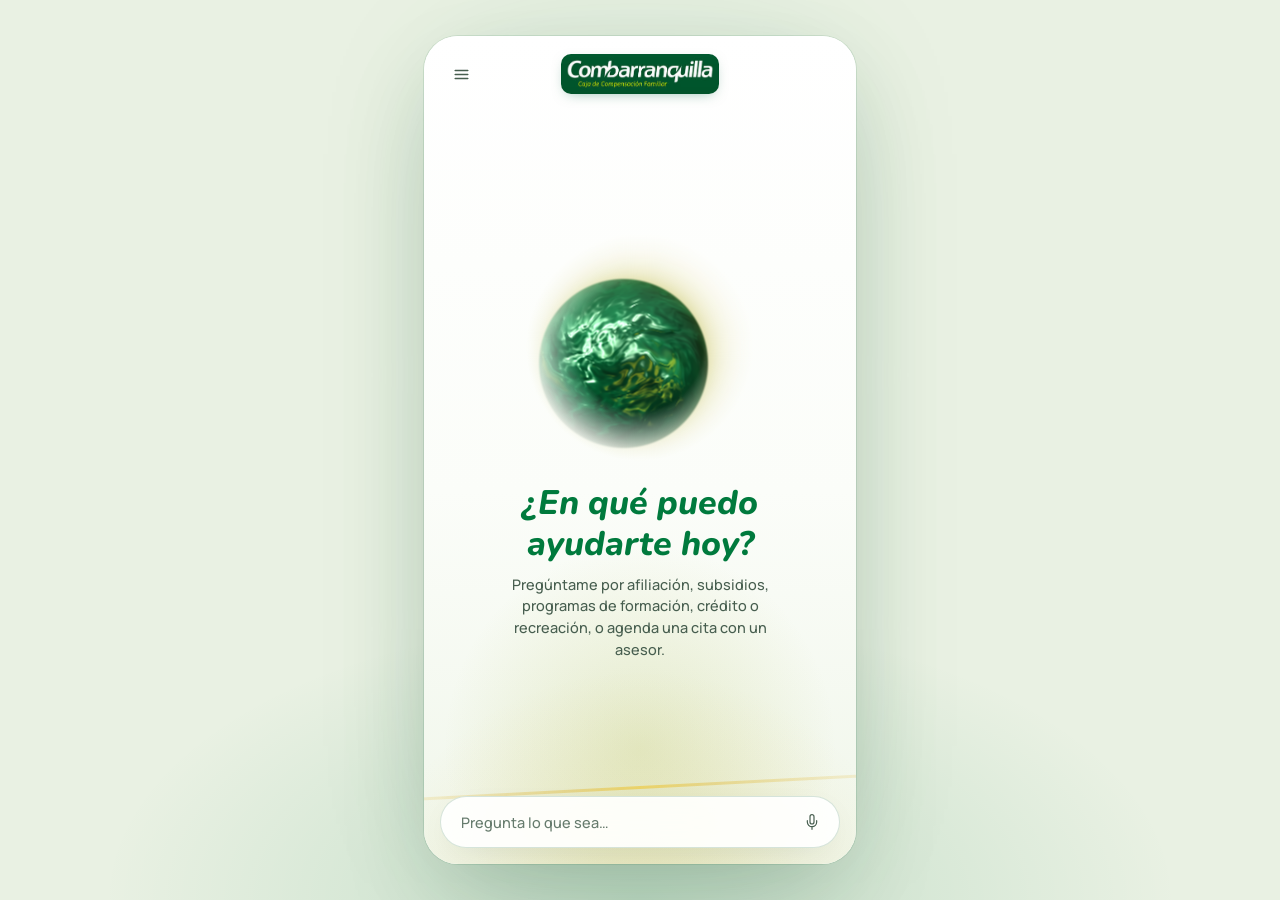
==== index.html @ a1e9dd99 "Asistente Combarranquilla: chat con RAG sobre la guía, agendamiento y correo de confirmación" ====
<!doctype html>
<html lang="es">
<head>
<meta charset="UTF-8" />
<title>Asistente Combarranquilla</title>
<meta name="viewport" content="width=device-width, initial-scale=1, viewport-fit=cover" />
<meta name="theme-color" content="#ffffff" />
<meta name="color-scheme" content="light" />
<link rel="manifest" href="/manifest.json" />
<link rel="icon" href="/icons/icon-32.png" sizes="32x32" type="image/png" />
<link rel="icon" href="/icons/icon-192.png" sizes="192x192" type="image/png" />
<link rel="apple-touch-icon" href="/icons/apple-touch-icon.png" />
<meta name="apple-mobile-web-app-capable" content="yes" />
<meta name="mobile-web-app-capable" content="yes" />
<meta name="apple-mobile-web-app-status-bar-style" content="default" />
<meta name="apple-mobile-web-app-title" content="Asistente Combarranquilla" />
<link rel="preconnect" href="https://fonts.googleapis.com">
<link rel="preconnect" href="https://fonts.gstatic.com" crossorigin>
<link href="https://fonts.googleapis.com/css2?family=Nunito:ital,wght@0,400..900;1,400..900&family=Manrope:wght@400;500;600;700;800&display=swap" rel="stylesheet">
<style>
  /* ============ Tokens ============ */
  :root{
    --bg:                #ffffff;
    --bg-well:            #e9f1e3;
    --surface:            #f3f8ef;
    --surface-2:          #e8f1e1;
    --stroke:             rgba(0,90,45,.11);
    --stroke-strong:      rgba(0,90,45,.22);
    --text-primary:       #12301d;
    --text-secondary:     #475e4f;
    --text-tertiary:      #667b6d;
    --accent:             #007a3d;
    --accent-bright:      #15934a;
    --accent-deep:        #005a2c;
    --accent-core:        #d6ecb0;
    --shadow-ambient:     rgba(0,122,61,.22);
    --sun: #e0ab0e;
    --leaf: #a0ac28;
    --font-display:       'Nunito', 'Manrope', -apple-system, 'Segoe UI', sans-serif;
    --font-sans:          'Manrope', -apple-system, 'Segoe UI', sans-serif;
  }

  *{ box-sizing:border-box; margin:0; padding:0; }
  html,body{ height:100%; overflow:hidden; overscroll-behavior:none; }
  body{
    background: var(--bg-well);
    color: var(--text-primary);
    font-family: var(--font-sans);
    -webkit-font-smoothing: antialiased;
  }
  ::selection{ background: var(--accent); color:#fff; }
  button{ font-family:inherit; }

  /* ============ Stage — pinned to the visual viewport (fixed+inset beats
     vh/dvh on mobile Chrome/Safari, whose dynamic toolbar resizes the layout
     viewport and can otherwise leave the page scrollable behind the app) ============ */
  .stage{
    position:fixed; inset:0;
    display:flex;
    align-items:center;
    justify-content:center;
    background:
      radial-gradient(60% 45% at 50% 100%, rgba(0,122,61,.16), transparent 70%),
      var(--bg-well);
  }

  .app{
    position:relative;
    width:100%;
    max-width:432px;
    height:100%;
    max-height:940px;
    display:flex;
    flex-direction:column;
    overflow:hidden;
    background: var(--bg);
    isolation:isolate;
  }
  @media (min-width:680px){
    .app{
      height:min(92dvh, 940px);
      border-radius:34px;
      box-shadow:
        0 0 0 1px var(--stroke),
        0 40px 100px -20px rgba(18,48,29,.22),
        0 0 140px -40px var(--shadow-ambient);
    }
  }

  /* ambient backdrop: white -> soft leaf-green/sun bloom -> yellow swoosh (echoes the logo underline) */
  .ambient{
    position:absolute; inset:0; z-index:0; pointer-events:none;
    background:
      radial-gradient(70% 38% at 50% 86%, rgba(160,172,40,.20), transparent 65%),
      radial-gradient(90% 42% at 50% 106%, rgba(224,171,14,.16), transparent 70%),
      linear-gradient(180deg, #ffffff 0%, #fbfdf9 55%, #f0f6ea 100%);
  }
  .ambient::after{
    content:"";
    position:absolute; left:-10%; right:-10%; bottom:9%;
    height:2px;
    background:linear-gradient(90deg, transparent, rgba(224,171,14,.55) 40%, rgba(240,196,40,.95) 50%, rgba(224,171,14,.55) 60%, transparent);
    height:3px;
    filter:blur(.4px);
    opacity:.6;
    transform:rotate(-3deg) scaleX(1.3);
  }
  .ambient .grain{
    position:absolute; inset:0;
    background-image:radial-gradient(rgba(0,90,45,.5) .6px, transparent .6px);
    background-size:14px 14px;
    -webkit-mask-image:radial-gradient(55% 35% at 18% 96%, #000 0%, transparent 70%);
            mask-image:radial-gradient(55% 35% at 18% 96%, #000 0%, transparent 70%);
    opacity:.12;
  }

  /* ============ Header ============ */
  .topbar{
    position:relative; z-index:3;
    display:flex; align-items:center; justify-content:space-between;
    padding: max(18px, env(safe-area-inset-top)) 18px 8px;
  }
  .iconbtn{
    width:38px; height:38px; border-radius:12px;
    display:flex; align-items:center; justify-content:center;
    background:transparent; border:1px solid transparent;
    color:var(--text-secondary);
    cursor:pointer;
    transition:background .18s ease, border-color .18s ease, color .18s ease;
  }
  .iconbtn:hover{ background:var(--surface); border-color:var(--stroke); color:var(--text-primary); }
  .iconbtn:active{ transform:scale(.94); }
  .iconbtn svg{ width:19px; height:19px; }

  .brand{ display:flex; align-items:center; }
  .brand img{ height:40px; width:auto; display:block; border-radius:10px; box-shadow:0 4px 14px -6px rgba(0,103,68,.5); }

  .topbar-spacer{ width:38px; height:38px; flex-shrink:0; }

  /* ============ Drawer ============ */
  .scrim{
    position:absolute; inset:0; z-index:10;
    background:rgba(18,48,29,.28);
    backdrop-filter:blur(2px);
    opacity:0; pointer-events:none;
    transition:opacity .25s ease;
  }
  .app.drawer-open .scrim{ opacity:1; pointer-events:auto; }

  .drawer{
    position:absolute; top:0; bottom:0; left:0; z-index:11;
    width:78%; max-width:300px;
    background:linear-gradient(175deg, #ffffff, #f1f7ec);
    border-right:1px solid var(--stroke);
    transform:translateX(-100%);
    transition:transform .32s cubic-bezier(.32,.72,.24,1);
    padding:max(20px, env(safe-area-inset-top)) 16px 16px;
    display:flex; flex-direction:column; gap:4px;
  }
  .app.drawer-open .drawer{ transform:translateX(0); }

  .drawer h2{
    display:flex; align-items:center; gap:10px;
    font-family:var(--font-display); font-weight:800; font-style:italic;
    font-size:19px; color:var(--accent);
    padding:6px 10px 16px;
  }
  .drawer-mark{ height:28px; width:auto; border-radius:7px; }
  .drawer-item{
    display:flex; align-items:center; gap:12px;
    padding:11px 10px; border-radius:11px;
    color:var(--text-secondary); font-size:14px; font-weight:600;
    text-decoration:none;
    cursor:pointer; transition:background .15s ease, color .15s ease;
  }
  .drawer-item:hover{ background:var(--surface); color:var(--text-primary); }
  .drawer-item svg{ width:17px; height:17px; opacity:.8; flex-shrink:0; }
  .drawer-sep{ height:1px; background:var(--stroke); margin:10px 4px; }
  .drawer-foot{ margin-top:auto; padding:10px; font-size:11.5px; color:var(--text-tertiary); }

  /* ============ Hero (idle state) ============ */
  .hero{
    position:relative; z-index:2;
    flex:1;
    display:flex; flex-direction:column; align-items:center; justify-content:center;
    gap:26px;
    padding:10px 30px 0;
    transition:opacity .38s ease, transform .38s ease;
  }
  .app.chatting .hero{
    display:none;
  }

  /* orb-wrap keeps the original footprint so the hero's layout/spacing never
     moves; the canvas itself renders larger (via inset) than that footprint
     and overflows it, so the shader's glow has room to fade out. A radial
     mask fades the canvas's own alpha to fully transparent well inside that
     larger box — this (not mix-blend-mode, which had a small but consistent
     color mismatch at the canvas edge in Chrome) is what makes the edge
     disappear: at true alpha 0 there is nothing to blend, so no seam is
     possible regardless of exact shader colors. */
  .orb-wrap{
    position:relative;
    width:min(52vw, 220px); height:min(52vw, 220px);
  }
  canvas#orb{
    position:absolute; top:50%; left:50%;
    width:115%; height:115%;
    transform:translate(-50%,-50%);
    display:block;
    -webkit-mask-image: radial-gradient(circle closest-side, #000 50%, transparent 90%);
    mask-image: radial-gradient(circle closest-side, #000 50%, transparent 90%);
  }

  .greet{ text-align:center; display:flex; flex-direction:column; gap:10px; }
  .greet .hi{
    font-family:var(--font-sans); font-weight:700; font-size:13px;
    letter-spacing:.14em; text-transform:uppercase; color:var(--accent-bright);
    opacity:.85;
  }
  .greet h1{
    font-family:var(--font-display); font-weight:800; font-style:italic;
    font-size:clamp(26px, 6.6vw, 34px); line-height:1.18;
    color:var(--accent);
    text-wrap:balance;
  }
  .greet p{
    font-size:14.5px; color:var(--text-secondary); font-weight:500;
    max-width:280px; margin:0 auto; line-height:1.5;
  }

  .chips{
    display:flex; flex-wrap:wrap; justify-content:center; gap:8px;
    max-width:340px;
  }
  .chip{
    border:1px solid var(--stroke-strong);
    background:rgba(0,90,45,.02);
    color:var(--text-secondary);
    font-size:12.5px; font-weight:600;
    padding:9px 14px; border-radius:100px;
    cursor:pointer;
    transition:border-color .18s ease, color .18s ease, background .18s ease, transform .12s ease;
  }
  .chip:hover{ border-color:var(--accent); color:var(--text-primary); background:rgba(0,122,61,.09); }
  .chip:active{ transform:scale(.96); }

  /* ============ Thread (chat state) ============ */
  .thread{
    position:relative; z-index:2;
    flex:1; min-height:0;
    display:none;
    flex-direction:column;
    overflow-y:auto;
    -webkit-overflow-scrolling:touch;
    overscroll-behavior:contain;
    padding:6px 18px 14px;
    gap:16px;
    scrollbar-width:thin;
    scrollbar-color:rgba(21,147,74,.35) transparent;
  }
  .thread::-webkit-scrollbar{ width:5px; }
  .thread::-webkit-scrollbar-track{ background:transparent; }
  .thread::-webkit-scrollbar-thumb{ background:rgba(21,147,74,.35); border-radius:100px; }
  .thread::-webkit-scrollbar-thumb:hover{ background:rgba(21,147,74,.55); }
  .app.chatting .thread{ display:flex; }

  .msg{
    display:flex; gap:10px; max-width:86%;
    animation:msg-in .38s cubic-bezier(.22,.9,.32,1) both;
  }
  @keyframes msg-in{
    from{ opacity:0; transform:translateY(10px); }
    to{ opacity:1; transform:translateY(0); }
  }
  .msg.user{ align-self:flex-end; flex-direction:row-reverse; }
  .msg.bot{ align-self:flex-start; }

  .bubble{
    padding:12px 15px; border-radius:18px;
    font-size:14.5px; line-height:1.5; font-weight:500;
    white-space:pre-line;
  }
  .msg.user .bubble{
    background:linear-gradient(155deg, var(--accent), #005a2c);
    color:#fff;
    border-bottom-right-radius:6px;
    box-shadow:0 6px 18px -8px rgba(0,122,61,.6);
  }
  .msg.bot .bubble{
    background:var(--surface);
    border:1px solid var(--stroke);
    color:var(--text-primary);
    border-bottom-left-radius:6px;
  }
  .bubble-sources{
    margin:-8px 0 0 38px;
    font-size:12px; color:var(--text-secondary);
    display:flex; flex-wrap:wrap; gap:6px;
  }
  .bubble-sources span{
    background:var(--surface); border:1px solid var(--stroke);
    border-radius:999px; padding:3px 10px;
  }

  .bot-avatar{
    width:28px; height:28px; border-radius:50%; flex-shrink:0;
    background:radial-gradient(circle at 35% 30%, #b9d65a, var(--accent) 45%, var(--accent-deep) 100%);
    box-shadow:0 0 12px -2px rgba(0,122,61,.8);
    margin-top:2px;
  }
  .bot-avatar.thinking{ animation:think-pulse 1.1s ease-in-out infinite; }
  @keyframes think-pulse{
    0%,100%{ transform:scale(1); filter:brightness(1); }
    50%{ transform:scale(1.15); filter:brightness(1.35); }
  }

  .typing{ display:flex; gap:4px; align-items:center; padding:14px 15px; }
  .typing i{
    width:6px; height:6px; border-radius:50%; background:var(--text-tertiary);
    animation:typing-bounce 1.2s ease-in-out infinite;
  }
  .typing i:nth-child(2){ animation-delay:.15s; }
  .typing i:nth-child(3){ animation-delay:.3s; }
  @keyframes typing-bounce{
    0%,60%,100%{ transform:translateY(0); opacity:.5; }
    30%{ transform:translateY(-4px); opacity:1; }
  }

  /* ============ Composer ============ */
  .composer{
    position:relative; z-index:3;
    padding:10px 16px max(16px, env(safe-area-inset-bottom));
    flex-shrink:0;
  }
  .composer-bar{
    display:flex; align-items:center; gap:6px;
    background:rgba(255,255,255,.92);
    -webkit-backdrop-filter:blur(24px) saturate(180%);
    backdrop-filter:blur(24px) saturate(180%);
    border:1px solid rgba(0,90,45,.16);
    border-radius:100px;
    padding:6px 6px 6px 20px;
    box-shadow:0 10px 34px -14px rgba(18,48,29,.15), inset 0 1px 0 rgba(255,255,255,.08);
    transition:border-color .2s ease, box-shadow .2s ease, background .2s ease;
  }
  .composer-bar:focus-within{
    border-color:var(--accent);
    background:#fff;
    box-shadow:0 0 0 4px rgba(0,122,61,.14), inset 0 1px 0 rgba(255,255,255,.1);
  }
  .composer-bar input{
    flex:1; background:none; border:none; outline:none;
    color:var(--text-primary); font-size:14.5px; font-weight:500;
    font-family:var(--font-sans);
    min-width:0;
  }
  .composer-bar input::placeholder{ color:var(--text-tertiary); }

  .round-btn{
    width:38px; height:38px; border-radius:50%; flex-shrink:0;
    display:flex; align-items:center; justify-content:center;
    border:none; cursor:pointer;
    transition:transform .15s ease, background .18s ease, opacity .18s ease;
  }
  .round-btn:active{ transform:scale(.92); }
  .mic-btn{ background:transparent; color:var(--text-secondary); }
  .mic-btn:hover{ color:var(--text-primary); }
  .send-btn{
    background:linear-gradient(155deg, var(--accent-bright), var(--accent));
    color:#fff;
    box-shadow:0 4px 14px -4px rgba(0,122,61,.7);
    opacity:0; pointer-events:none; width:0; margin-right:-4px;
  }
  .composer-bar.has-text .send-btn{ opacity:1; pointer-events:auto; width:38px; margin-right:0; }
  .composer-bar.has-text .mic-btn{ display:none; }
  .send-btn svg, .mic-btn svg{ width:16px; height:16px; }

  .disclaimer{
    text-align:center; font-size:10.5px; color:var(--text-tertiary);
    margin-top:9px; letter-spacing:.01em;
  }

  /* ============ In-chat action cards (scheduling, handoff, links) ============ */
  .bubble.card{
    display:flex; flex-wrap:wrap; gap:8px;
    background:var(--surface); border:1px solid var(--stroke);
  }
  .card-chip{
    border:1px solid var(--stroke-strong);
    background:rgba(0,90,45,.02);
    color:var(--text-secondary);
    font-size:12.5px; font-weight:600;
    padding:8px 13px; border-radius:100px;
    cursor:pointer;
    transition:border-color .18s ease, color .18s ease, background .18s ease, transform .12s ease, opacity .18s ease;
  }
  .card-chip:hover:not(:disabled){ border-color:var(--accent); color:var(--text-primary); background:rgba(0,122,61,.09); }
  .card-chip.is-suggested{ border-color:rgba(21,147,74,.5); color:var(--text-primary); }
  .card-chip.is-picked{ background:linear-gradient(155deg, var(--accent-bright), var(--accent)); border-color:transparent; color:#fff; }
  .card-chip:disabled{ pointer-events:none; }
  .card-chip.is-disabled{ opacity:.35; }

  .linkcard-wrap{ padding:8px !important; }
  .linkcard{
    display:inline-flex; align-items:center; gap:8px;
    padding:11px 15px; border-radius:14px;
    background:linear-gradient(155deg, rgba(21,147,74,.16), rgba(0,122,61,.05));
    border:1px solid rgba(21,147,74,.32);
    color:var(--text-primary); text-decoration:none;
    font-size:13.5px; font-weight:700;
    transition:border-color .18s ease, background .18s ease, transform .12s ease;
  }
  .linkcard:hover{ border-color:var(--accent); background:linear-gradient(155deg, rgba(21,147,74,.24), rgba(0,122,61,.1)); }
  .linkcard:active{ transform:scale(.97); }
  .linkcard svg{ width:15px; height:15px; flex-shrink:0; }

  .drawer-item{ position:relative; }
  .drawer-item .tag{
    margin-left:auto; font-size:9.5px; font-weight:800; letter-spacing:.06em; text-transform:uppercase;
    color:var(--accent-bright); background:rgba(0,122,61,.16); border:1px solid rgba(21,147,74,.32);
    padding:2px 7px; border-radius:100px;
  }

  @media (prefers-reduced-motion: reduce){
    *{ animation-duration:.001ms !important; animation-iteration-count:1 !important; transition-duration:.001ms !important; }
  }
</style>
</head>
<body>

<div class="stage">
  <div class="app" id="app">
    <div class="ambient"><div class="grain"></div></div>

    <div class="scrim" id="scrim"></div>
    <nav class="drawer" id="drawer">
      <h2><img class="drawer-mark" src="icons/combarranquilla-mark.png" alt="" />Asistente Combarranquilla</h2>
      <div class="drawer-item" data-action="new">
        <svg viewBox="0 0 24 24" fill="none" stroke="currentColor" stroke-width="1.8" stroke-linecap="round"><path d="M12 5v14M5 12h14"/></svg>
        Nueva conversación
      </div>
      <a class="drawer-item" href="screens/programas/index.html">
        <svg viewBox="0 0 24 24" fill="none" stroke="currentColor" stroke-width="1.8" stroke-linecap="round" stroke-linejoin="round"><path d="M4 19.5A2.5 2.5 0 0 1 6.5 17H20"/><path d="M6.5 2H20v20H6.5A2.5 2.5 0 0 1 4 19.5v-15A2.5 2.5 0 0 1 6.5 2Z"/></svg>
        Programas de formación
      </a>
      <a class="drawer-item" href="screens/citas/index.html">
        <svg viewBox="0 0 24 24" fill="none" stroke="currentColor" stroke-width="1.8" stroke-linecap="round" stroke-linejoin="round"><rect x="3" y="4" width="18" height="16" rx="2"/><path d="M8 2v4M16 2v4M3 10h18"/><path d="M8.5 15.5l1.8 1.8L15.5 13.5"/></svg>
        Mis citas
      </a>
      <a class="drawer-item" href="screens/proceso/index.html">
        <svg viewBox="0 0 24 24" fill="none" stroke="currentColor" stroke-width="1.8" stroke-linecap="round" stroke-linejoin="round"><path d="M4 20V11M12 20V4M20 20v-7"/></svg>
        Mi proceso
      </a>
      <div class="drawer-sep"></div>
      <div class="drawer-item">
        <svg viewBox="0 0 24 24" fill="none" stroke="currentColor" stroke-width="1.8" stroke-linecap="round" stroke-linejoin="round"><circle cx="12" cy="12" r="3"/><path d="M19.4 15a1.65 1.65 0 0 0 .33 1.82l.06.06a2 2 0 1 1-2.83 2.83l-.06-.06a1.65 1.65 0 0 0-1.82-.33 1.65 1.65 0 0 0-1 1.51V21a2 2 0 0 1-4 0v-.09A1.65 1.65 0 0 0 9 19.4a1.65 1.65 0 0 0-1.82.33l-.06.06a2 2 0 1 1-2.83-2.83l.06-.06A1.65 1.65 0 0 0 4.6 15a1.65 1.65 0 0 0-1.51-1H3a2 2 0 0 1 0-4h.09A1.65 1.65 0 0 0 4.6 9a1.65 1.65 0 0 0-.33-1.82l-.06-.06a2 2 0 1 1 2.83-2.83l.06.06A1.65 1.65 0 0 0 9 4.6a1.65 1.65 0 0 0 1-1.51V3a2 2 0 0 1 4 0v.09a1.65 1.65 0 0 0 1 1.51 1.65 1.65 0 0 0 1.82-.33l.06-.06a2 2 0 1 1 2.83 2.83l-.06.06A1.65 1.65 0 0 0 19.4 9a1.65 1.65 0 0 0 1.51 1H21a2 2 0 0 1 0 4h-.09a1.65 1.65 0 0 0-1.51 1Z"/></svg>
        Ajustes
      </div>
      <a class="drawer-item" href="screens/asesor/index.html">
        <svg viewBox="0 0 24 24" fill="none" stroke="currentColor" stroke-width="1.8" stroke-linecap="round" stroke-linejoin="round"><path d="M4 14v-2a8 8 0 0 1 16 0v2"/><rect x="2.5" y="14" width="4" height="6" rx="1.5"/><rect x="17.5" y="14" width="4" height="6" rx="1.5"/><path d="M19.5 20a4 4 0 0 1-4 4h-2"/></svg>
        Vista del asesor <span class="tag">Demo</span>
      </a>
      <div class="drawer-foot">Combarranquilla &middot; Agente de Admisiones</div>
    </nav>

    <header class="topbar">
      <button class="iconbtn" id="menuBtn" aria-label="Abrir menú">
        <svg viewBox="0 0 24 24" fill="none" stroke="currentColor" stroke-width="1.8" stroke-linecap="round"><path d="M4 7h16M4 12h16M4 17h16"/></svg>
      </button>
      <div class="brand"><img src="icons/combarranquilla-logo.png" alt="Combarranquilla" /></div>
      <div class="topbar-spacer" aria-hidden="true"></div>
    </header>

    <main class="hero" id="hero">
      <div class="orb-wrap">
        <canvas id="orb"></canvas>
      </div>
      <div class="greet">
        <h1>¿En qué puedo<br>ayudarte hoy?</h1>
        <p>Pregúntame por afiliación, subsidios, programas de formación, crédito o recreación, o agenda una cita con un asesor.</p>
      </div>
    </main>

    <section class="thread" id="thread"></section>

    <footer class="composer">
      <div class="composer-bar" id="composerBar">
        <input id="input" type="text" placeholder="Pregunta lo que sea…" autocomplete="off" />
        <button class="round-btn mic-btn" aria-label="Usar micrófono">
          <svg viewBox="0 0 24 24" fill="none" stroke="currentColor" stroke-width="1.8" stroke-linecap="round" stroke-linejoin="round"><path d="M12 1a3 3 0 0 0-3 3v8a3 3 0 0 0 6 0V4a3 3 0 0 0-3-3Z"/><path d="M19 10v2a7 7 0 0 1-14 0v-2M12 19v4"/></svg>
        </button>
        <button class="round-btn send-btn" id="sendBtn" aria-label="Enviar">
          <svg viewBox="0 0 24 24" fill="none" stroke="currentColor" stroke-width="2" stroke-linecap="round" stroke-linejoin="round"><path d="M22 2 11 13"/><path d="M22 2 15 22l-4-9-9-4 20-7Z"/></svg>
        </button>
      </div>
    </footer>
  </div>
</div>

<script>
(function(){
  "use strict";

  /* ---------- Orb: WebGL liquid sphere (height-mapped fluid lighting) ---------- */
  var speed = 1; // kept: still referenced by typingThenRespond() below

  var AJUSTES_ORBE = {
    velocidad: 0.55,
    escala:    1.35,
    relieve:   0.62,
    brillo:    26.0,
    pliegue:   2.60,
    giro:      0.55
  };

  var ORBE_VERT = "attribute vec2 aPos; void main(){ gl_Position = vec4(aPos, 0.0, 1.0); }";

  var ORBE_FRAG = [
  "precision highp float;",
  "uniform vec2  uRes;",
  "uniform float uTime, uEnergia;",
  "uniform float uVel, uEscala, uRelieve, uBrillo, uPliegue, uGiro;",
  "const vec3 C_FONDO   = vec3(1.000, 1.000, 1.000);",
  "const vec3 C_NEGRO   = vec3(0.000, 0.230, 0.110);",
  "const vec3 C_SANGRE  = vec3(0.000, 0.480, 0.240);",
  "const vec3 C_VIVO    = vec3(0.630, 0.680, 0.160);",
  "const vec3 C_MAGENTA = vec3(0.880, 0.670, 0.055);",
  "const vec3 C_LUZ     = vec3(1.000, 0.980, 0.880);",
  "float hash(vec3 p){",
  "  p = fract(p * 0.3183099 + vec3(0.1, 0.2, 0.3));",
  "  p *= 17.0;",
  "  return fract(p.x * p.y * p.z * (p.x + p.y + p.z));",
  "}",
  "float ruido(vec3 x){",
  "  vec3 i = floor(x); vec3 f = fract(x);",
  "  f = f * f * (3.0 - 2.0 * f);",
  "  return mix(",
  "    mix(mix(hash(i+vec3(0.0,0.0,0.0)), hash(i+vec3(1.0,0.0,0.0)), f.x),",
  "        mix(hash(i+vec3(0.0,1.0,0.0)), hash(i+vec3(1.0,1.0,0.0)), f.x), f.y),",
  "    mix(mix(hash(i+vec3(0.0,0.0,1.0)), hash(i+vec3(1.0,0.0,1.0)), f.x),",
  "        mix(hash(i+vec3(0.0,1.0,1.0)), hash(i+vec3(1.0,1.0,1.0)), f.x), f.y), f.z);",
  "}",
  "float fbm(vec3 p){",
  "  float v = 0.0, a = 0.56;",
  "  for(int i = 0; i < 4; i++){ v += a * ruido(p); p *= 2.06; a *= 0.5; }",
  "  return v;",
  "}",
  "void main(){",
  "  vec2 uv = (gl_FragCoord.xy - 0.5 * uRes) / min(uRes.x, uRes.y);",
  "  float r = length(uv);",
  "  float t = uTime;",
  "  float e = uEnergia;",
  "  float flujo = t * uVel * (1.0 + 1.1 * e);",
  "  float respira = 1.0 + 0.017 * sin(t * 0.8) + 0.013 * e * sin(t * 2.6);",
  "  float R = 0.385 * respira;",
  "  float aa = 1.8 / min(uRes.x, uRes.y);",
  "  float mascara = smoothstep(R, R - aa - 0.004, r);",
  "  vec3 col = C_FONDO;",
  "  float halo      = exp(-max(r - R, 0.0) * 9.5);",
  "  float haloAncho = exp(-max(r - R, 0.0) * 3.0);",
  "  col = mix(col, C_VIVO,    halo      * (0.30 + 0.25 * e));",
  "  col = mix(col, C_MAGENTA, haloAncho * (0.10 + 0.12 * e));",
  "  if(mascara > 0.001){",
  "    float z = sqrt(max(1.0 - (r/R)*(r/R), 0.0));",
  "    vec3 n = vec3(uv / R, z);",
  "    float ang = flujo * uGiro + (1.0 - r/R) * 1.2;",
  "    float ca = cos(ang), sa = sin(ang);",
  "    vec2 su = mat2(ca, -sa, sa, ca) * (uv / R);",
  "    vec3 p = vec3(su, z) * uEscala - n * (1.0 - z) * 0.40;",
  "    p.y += 0.30 * sin(p.x * 1.6 + flujo * 1.8);",
  "    p.x += 0.20 * sin(p.y * 1.2 - flujo * 1.3);",
  "    vec3 q = vec3(",
  "      fbm(p + vec3(0.0, 0.0, flujo)),",
  "      fbm(p + vec3(5.2, 1.3, flujo * 0.85)),",
  "      fbm(p + vec3(9.1, 4.7, flujo * 1.15))",
  "    );",
  "    vec3 pw = p + uPliegue * q;",
  "    float eps = 0.055;",
  "    float h  = fbm(pw + vec3(0.0, 0.0, flujo * 0.55));",
  "    float hx = fbm(pw + vec3(eps, 0.0, flujo * 0.55));",
  "    float hy = fbm(pw + vec3(0.0, eps, flujo * 0.55));",
  "    float onda = sin(r * 26.0 - t * 5.0) * 0.5 + 0.5;",
  "    h += onda * 0.10 * e;",
  "    vec2 pendiente = vec2(hx - h, hy - h) / eps;",
  "    vec3 N = normalize(n + vec3(-pendiente * uRelieve * (0.35 + 0.65 * z), 0.0));",
  "    vec3 V = vec3(0.0, 0.0, 1.0);",
  "    vec3 L1 = normalize(vec3(-0.48, 0.58, 0.66));",
  "    vec3 L2 = normalize(vec3( 0.55,-0.42, 0.72));",
  "    float dif1 = max(dot(N, L1), 0.0);",
  "    float dif2 = max(dot(N, L2), 0.0);",
  "    vec3 H1 = normalize(L1 + V);",
  "    vec3 H2 = normalize(L2 + V);",
  "    float esp1 = pow(max(dot(N, H1), 0.0), uBrillo);",
  "    float esp2 = pow(max(dot(N, H2), 0.0), uBrillo * 1.6);",
  "    vec3 Rv = reflect(-V, N);",
  "    float entorno = smoothstep(-0.15, 0.95, Rv.y);",
  "    float fresnel = pow(1.0 - z, 3.0);",
  "    float hv = clamp(h, 0.0, 1.0);",
  "    vec3 cuerpo = mix(C_NEGRO, C_SANGRE, smoothstep(0.20, 0.82, hv));",
  "    cuerpo = mix(cuerpo, C_VIVO, pow(smoothstep(0.60, 1.00, hv), 2.0) * 0.50);",
  "    vec3 esfera = cuerpo * (0.20 + 0.85 * dif1 + 0.25 * dif2);",
  "    esfera += C_LUZ     * esp1 * (1.05 + 0.55 * e);",
  "    esfera += C_MAGENTA * esp2 * (0.60 + 0.40 * e);",
  "    esfera += C_LUZ     * entorno * 0.10;",
  "    esfera += C_VIVO    * fresnel * (0.38 + 0.28 * e);",
  "    float nucleo = exp(-pow(r / R, 2.0) * 3.2);",
  "    esfera += C_VIVO * nucleo * (0.05 + 0.70 * e) * (0.74 + 0.26 * sin(t * 3.1));",
  "    esfera *= mix(0.72, 1.0, smoothstep(0.0, 0.80, r / R));",
  "    col = mix(col, esfera, mascara);",
  "  }",
  "  col = pow(max(col, 0.0), vec3(0.90));",
  "  gl_FragColor = vec4(col, 1.0);",
  "}"
  ].join("\n");

  function EsferaLiquida(canvas, ajustes){
    this.canvas = canvas;
    this.aj = Object.assign({}, AJUSTES_ORBE, ajustes || {});
    this.energia = 0; this.energiaObjetivo = 0;
    this.tiempo = 0; this.ultimo = performance.now(); this.activo = true;
    this.dprMax = 1.75;
    // The canvas element is rendered slightly larger than its visual footprint
    // (see CSS: canvas#orb width/height) so the mask has a little room to work
    // with. Dividing uRes by this factor keeps the sphere the same on-screen
    // size regardless of that extra canvas margin.
    this.zoom = 1.15;

    var gl = canvas.getContext('webgl', {
      alpha:false, antialias:false, depth:false, powerPreference:'low-power'
    });
    if(!gl){ this.respaldo(); return; }
    this.gl = gl;

    var prog = this.compilar(ORBE_VERT, ORBE_FRAG);
    if(!prog){ this.respaldo(); return; }
    gl.useProgram(prog); this.prog = prog;

    var buf = gl.createBuffer();
    gl.bindBuffer(gl.ARRAY_BUFFER, buf);
    gl.bufferData(gl.ARRAY_BUFFER, new Float32Array([-1,-1, 3,-1, -1,3]), gl.STATIC_DRAW);
    var loc = gl.getAttribLocation(prog, 'aPos');
    gl.enableVertexAttribArray(loc);
    gl.vertexAttribPointer(loc, 2, gl.FLOAT, false, 0, 0);

    this.u = {};
    ['uRes','uTime','uEnergia','uVel','uEscala','uRelieve','uBrillo','uPliegue','uGiro'].forEach(function(k){
      this.u[k] = gl.getUniformLocation(prog, k);
    }, this);

    this.onResize = function(){ this.redimensionar(); }.bind(this);
    window.addEventListener('resize', this.onResize, { passive:true });
    this.redimensionar();

    this.onVis = function(){ this.activo = !document.hidden; this.ultimo = performance.now(); }.bind(this);
    document.addEventListener('visibilitychange', this.onVis);
    this.mq = window.matchMedia('(prefers-reduced-motion: reduce)');

    this.bucle = this.bucle.bind(this);
    this.raf = requestAnimationFrame(this.bucle);
  }

  EsferaLiquida.prototype.compilar = function(vs, fs){
    var gl = this.gl;
    function crear(tipo, src){
      var s = gl.createShader(tipo);
      gl.shaderSource(s, src); gl.compileShader(s);
      if(!gl.getShaderParameter(s, gl.COMPILE_STATUS)){
        console.error(gl.getShaderInfoLog(s)); return null;
      }
      return s;
    }
    var v = crear(gl.VERTEX_SHADER, vs), f = crear(gl.FRAGMENT_SHADER, fs);
    if(!v || !f) return null;
    var p = gl.createProgram();
    gl.attachShader(p, v); gl.attachShader(p, f); gl.linkProgram(p);
    if(!gl.getProgramParameter(p, gl.LINK_STATUS)){ console.error(gl.getProgramInfoLog(p)); return null; }
    return p;
  };

  EsferaLiquida.prototype.redimensionar = function(){
    var gl = this.gl, c = this.canvas;
    var dpr = Math.min(window.devicePixelRatio || 1, this.dprMax);
    var w = Math.max(1, Math.round(c.clientWidth * dpr));
    var h = Math.max(1, Math.round(c.clientHeight * dpr));
    if(c.width !== w || c.height !== h){ c.width = w; c.height = h; gl.viewport(0,0,w,h); }
  };

  EsferaLiquida.prototype.bucle = function(ahora){
    this.raf = requestAnimationFrame(this.bucle);
    if(!this.activo){ this.ultimo = ahora; return; }
    var dt = Math.min((ahora - this.ultimo)/1000, 0.05);
    this.ultimo = ahora;
    if(this.mq && this.mq.matches) dt *= 0.15;
    this.tiempo += dt;
    this.energia += (this.energiaObjetivo - this.energia) * Math.min(dt*2.4, 1);

    var gl = this.gl, u = this.u, a = this.aj;
    gl.uniform2f(u.uRes, this.canvas.width/this.zoom, this.canvas.height/this.zoom);
    gl.uniform1f(u.uTime, this.tiempo);
    gl.uniform1f(u.uEnergia, this.energia);
    gl.uniform1f(u.uVel, a.velocidad);
    gl.uniform1f(u.uEscala, a.escala);
    gl.uniform1f(u.uRelieve, a.relieve);
    gl.uniform1f(u.uBrillo, a.brillo);
    gl.uniform1f(u.uPliegue, a.pliegue);
    gl.uniform1f(u.uGiro, a.giro);
    gl.drawArrays(gl.TRIANGLES, 0, 3);
  };

  EsferaLiquida.prototype.pensando = function(){ this.energiaObjetivo = 1; };
  EsferaLiquida.prototype.reposo = function(){ this.energiaObjetivo = 0; };
  EsferaLiquida.prototype.set = function(k, v){ this.aj[k] = v; };

  EsferaLiquida.prototype.respaldo = function(){
    var cont = this.canvas.parentElement; this.canvas.remove();
    var d = document.createElement('div');
    d.style.cssText =
      'width:100%;height:100%;border-radius:50%;background:' +
      'radial-gradient(circle at 34% 30%, rgba(255,255,255,.55), transparent 46%),' +
      'radial-gradient(circle at 62% 68%, rgba(224,171,14,.45), transparent 52%),' +
      'radial-gradient(circle at 50% 50%, #15934a 0%, #007a3d 62%, #005a2c 100%);' +
      'box-shadow:0 0 70px rgba(0,122,61,.35);animation:respirar 5.5s ease-in-out infinite;';
    var st = document.createElement('style');
    st.textContent = '@keyframes respirar{0%,100%{transform:scale(1)}50%{transform:scale(1.035)}}';
    document.head.appendChild(st); cont.appendChild(d);
  };

  var orbe = new EsferaLiquida(document.getElementById('orb'), AJUSTES_ORBE);

  /* ---------- Drawer ---------- */
  var app = document.getElementById('app');
  var menuBtn = document.getElementById('menuBtn');
  var scrim = document.getElementById('scrim');
  menuBtn.addEventListener('click', function(){ app.classList.add('drawer-open'); });
  scrim.addEventListener('click', function(){ app.classList.remove('drawer-open'); });

  /* =====================================================================
     Estado compartido (perfil del aspirante, citas, transcripción)
     Persistido en localStorage para que Programas / Mis citas / Mi proceso
     / Vista del asesor lean el mismo contexto que construye el chat.
  ===================================================================== */
  var CF_KEY = 'cfAdmisionesState';
  function ulDefaultState(){
    return {
      profile: {
        programa: null, sede: null, etapa: 'Exploración', interes: 'Medio',
        necesidad: null, proximaAccion: 'Explorar programas de formación', cita: null
      },
      appointments: [],
      lastMessages: []
    };
  }
  function ulLoadState(){
    try{
      var raw = localStorage.getItem(CF_KEY);
      if(raw){
        var parsed = JSON.parse(raw);
        var base = ulDefaultState();
        return {
          profile: Object.assign(base.profile, parsed.profile||{}),
          appointments: parsed.appointments||[],
          lastMessages: parsed.lastMessages||[]
        };
      }
    }catch(e){}
    return ulDefaultState();
  }
  function saveState(){ try{ localStorage.setItem(CF_KEY, JSON.stringify(state)); }catch(e){} }
  var state = ulLoadState();

  /* =====================================================================
     Base de conocimiento institucional (datos de demostración)
  ===================================================================== */
  var KB_PROGRAMS = [
    { id:'enfermeria', nombre:'Auxiliar en Enfermería', facultad:'Escuela de Salud', sedes:['Barranquilla','Sabanalarga','Puerto Colombia'], modalidad:'Presencial', duracion:'3 semestres', resumen:'Programa técnico laboral por competencias de la escuela de Salud.', requisitos:['Diploma de bachiller','Documento de identidad','Carné de vacunación'], costoAprox:'Desde $1.150.000 COP / semestre (afiliados cat. A)', aliases:['enfermeria','enfermera','enfermero','auxiliar de enfermeria'] },
    { id:'farmacia', nombre:'Auxiliar en Servicios Farmacéuticos', facultad:'Escuela de Salud', sedes:['Barranquilla','Soledad'], modalidad:'Presencial', duracion:'3 semestres', resumen:'Programa técnico laboral por competencias de la escuela de Salud.', requisitos:['Diploma de bachiller','Documento de identidad'], costoAprox:'Desde $980.000 COP / semestre (afiliados cat. A)', aliases:['farmacia','farmaceutico','drogueria','medicamentos'] },
    { id:'software', nombre:'Técnico en Desarrollo de Software', facultad:'Escuela de Tecnología', sedes:['Barranquilla','Soledad','Malambo'], modalidad:'Presencial y virtual', duracion:'3 semestres', resumen:'Programa técnico laboral por competencias de la escuela de Tecnología. Acepta diploma de bachiller o noveno grado aprobado.', requisitos:['Diploma de bachiller o noveno grado aprobado','Documento de identidad'], costoAprox:'Desde $950.000 COP / semestre (afiliados cat. A)', aliases:['sistemas','software','programacion','informatica','desarrollo web'] },
    { id:'administrativo', nombre:'Auxiliar Administrativo', facultad:'Escuela de Gestión Empresarial', sedes:['Barranquilla','Soledad','Malambo','Sabanalarga','Puerto Colombia'], modalidad:'Presencial y virtual', duracion:'2 semestres', resumen:'Programa técnico laboral por competencias de la escuela de Gestión Empresarial. Acepta diploma de bachiller o noveno grado aprobado.', requisitos:['Diploma de bachiller o noveno grado aprobado','Documento de identidad'], costoAprox:'Desde $820.000 COP / semestre (afiliados cat. A)', aliases:['administracion','administrativo','empresas','negocios','oficina','secretariado'] },
    { id:'contable', nombre:'Auxiliar Contable y Financiero', facultad:'Escuela de Gestión Empresarial', sedes:['Barranquilla','Sabanalarga'], modalidad:'Presencial', duracion:'2 semestres', resumen:'Programa técnico laboral por competencias de la escuela de Gestión Empresarial.', requisitos:['Diploma de bachiller','Documento de identidad'], costoAprox:'Desde $850.000 COP / semestre (afiliados cat. A)', aliases:['contable','contabilidad','contador','contaduria','financiero'] },
    { id:'sst', nombre:'Seguridad y Salud en el Trabajo', facultad:'Escuela de Gestión Empresarial', sedes:['Barranquilla','Soledad'], modalidad:'Presencial y virtual', duracion:'3 semestres', resumen:'Programa técnico laboral por competencias de la escuela de Gestión Empresarial.', requisitos:['Diploma de bachiller','Documento de identidad'], costoAprox:'Desde $1.050.000 COP / semestre (afiliados cat. A)', aliases:['seguridad y salud','salud en el trabajo','sst','riesgos laborales'] },
    { id:'infancia', nombre:'Atención Integral a la Primera Infancia', facultad:'Escuela de Educación y Desarrollo Social', sedes:['Barranquilla','Malambo','Puerto Colombia'], modalidad:'Presencial', duracion:'3 semestres', resumen:'Programa técnico laboral por competencias de la escuela de Educación y Desarrollo Social.', requisitos:['Diploma de bachiller','Documento de identidad','Certificado de antecedentes'], costoAprox:'Desde $900.000 COP / semestre (afiliados cat. A)', aliases:['primera infancia','infancia','ninos','preescolar','pedagogia'] },
    { id:'gastronomia', nombre:'Cocina y Gastronomía', facultad:'Escuela de Turismo y Gastronomía', sedes:['Barranquilla'], modalidad:'Presencial', duracion:'2 semestres', resumen:'Programa técnico laboral por competencias de la escuela de Turismo y Gastronomía. Acepta diploma de bachiller o noveno grado aprobado.', requisitos:['Diploma de bachiller o noveno grado aprobado','Documento de identidad'], costoAprox:'Desde $1.200.000 COP / semestre (afiliados cat. A)', aliases:['cocina','gastronomia','chef','culinaria'] },
    { id:'turismo', nombre:'Servicios Turísticos y Hoteleros', facultad:'Escuela de Turismo y Gastronomía', sedes:['Barranquilla'], modalidad:'Presencial', duracion:'2 semestres', resumen:'Programa técnico laboral por competencias de la escuela de Turismo y Gastronomía.', requisitos:['Diploma de bachiller','Documento de identidad','Inglés básico'], costoAprox:'Desde $980.000 COP / semestre (afiliados cat. A)', aliases:['turismo','hotel','hoteleria','guia turistico','recepcion'] }
  ];
  var SEDES = ['Barranquilla','Soledad','Malambo','Sabanalarga','Puerto Colombia'];

  function strip(s){ return (s||'').toLowerCase().normalize('NFD').replace(/[̀-ͯ]/g,''); }

  /* Backend RAG: responde preguntas libres a partir de documentos institucionales.
     En desarrollo local corre en localhost:8000; al desplegarlo, cambia esta URL. */
  var RAG_BACKEND_URL = 'http://localhost:8000';

  function askInstitutionalRag(question){
    return fetch(RAG_BACKEND_URL + '/ask', {
      method: 'POST',
      headers: { 'Content-Type': 'application/json' },
      body: JSON.stringify({ question: question })
    }).then(function(res){
      if(!res.ok) throw new Error('backend_error');
      return res.json();
    });
  }

  var TOPIC_KEYWORDS = {
    financiacion: ['matricula','pago','costo','precio','cuota','tarifa','financiacion','credito','beca','descuento','subsidio','categoria','afiliad'],
    requisitos: ['requisito','documento','inscrib','saber 11','icfes'],
    calendario: ['calendario','fecha','cuando puedo','inicio de clases','semestre','cohorte'],
    modalidad: ['virtual','presencial','modalidad']
  };
  var HUMAN_KEYWORDS = ['hablar con alguien','hablar con un asesor','asesor','cita','agendar','llamada','entrevista','reunion','humano','contactar'];
  var VOCATIONAL_KEYWORDS = ['no se que estudiar','no se que carrera','orientacion','orientarme','ayudenme a elegir','que carrera me recomienda','no tengo claro'];

  function findPrograms(text){
    return KB_PROGRAMS.filter(function(p){
      return p.aliases.some(function(a){ return text.indexOf(a) > -1; });
    });
  }
  function findSedes(text){
    return SEDES.filter(function(s){ return text.indexOf(strip(s)) > -1; });
  }
  function topicLabel(t){
    return { financiacion:'Información financiera', requisitos:'Requisitos de admisión', calendario:'Fechas y calendario', modalidad:'Modalidad de estudio' }[t] || null;
  }
  function genericTopicAnswer(topic){
    return {
      financiacion:'En Combarranquilla la tarifa depende de tu categoría de afiliación: las categorías A y B tienen tarifa subsidiada, y además hay crédito social para financiar tu programa. Cuéntame qué programa te interesa y te doy el valor aproximado.',
      requisitos:'Los requisitos generales son documento de identidad y diploma de bachiller (algunos programas aceptan noveno grado aprobado). Si eres afiliado, trae tu certificado de afiliación para acceder a la tarifa subsidiada. ¿De qué programa quieres los requisitos exactos?',
      calendario:'Normalmente hay dos cohortes al año y las inscripciones abren varias semanas antes de cada una. Dime el programa y te confirmo fechas específicas.',
      modalidad:'Varios programas se ofrecen en modalidad presencial y algunos también en virtual. ¿Qué programa te interesa para confirmarte la modalidad?'
    }[topic];
  }

  /* =====================================================================
     Agendamiento — tipo de atención, modalidad, franja horaria, confirmación
  ===================================================================== */
  var ATTENTION_TYPES = ['Admisiones','Asesoría académica','Orientación vocacional','Afiliación y subsidios','Crédito social','Información financiera'];
  var ADVISORS = {
    'Admisiones':['Laura Méndez','Andrés Rojas'], 'Información financiera':['Camila Torres'],
    'Orientación vocacional':['Diego Salazar'], 'Asesoría académica':['Paula Nieto'],
    'Afiliación y subsidios':['Mónica Herrera'], 'Crédito social':['Camila Torres']
  };
  var WEEKDAYS = ['domingo','lunes','martes','miércoles','jueves','viernes','sábado'];
  var MONTHS = ['enero','febrero','marzo','abril','mayo','junio','julio','agosto','septiembre','octubre','noviembre','diciembre'];

  var EMAIL_RE = /[^\s@,]+@[^\s@,]+\.[^\s@,]+/;
  var PHONE_RE = /(\+?\d[\d\s-]{6,}\d)/;
  var pendingContactCapture = null;

  function pickAdvisor(tipo){ var pool = ADVISORS[tipo]||['Equipo de admisiones']; return pool[Math.floor(Math.random()*pool.length)]; }
  function generateSlots(){
    var d1 = new Date(); d1.setDate(d1.getDate()+1); d1.setHours(10,0,0,0);
    var d2 = new Date(); d2.setDate(d2.getDate()+1); d2.setHours(15,0,0,0);
    return [d1,d2];
  }
  function formatSlot(d){
    var hh = d.getHours();
    var ampm = hh>=12 ? 'p. m.' : 'a. m.';
    var h12 = hh%12; if(h12===0) h12=12;
    return WEEKDAYS[d.getDay()]+' '+d.getDate()+' de '+MONTHS[d.getMonth()]+' a las '+h12+':00 '+ampm;
  }

  function startScheduling(defaultType, context){
    typingThenRespond(function(){
      addMsg('bot','Puedo ayudarte a agendar una cita. ¿Qué tipo de atención necesitas?');
      addChipCard(ATTENTION_TYPES, function(tipo){
        addMsg('user', tipo);
        askModalidad(tipo, context);
      }, defaultType);
    });
  }
  function askModalidad(tipo, context){
    typingThenRespond(function(){
      addMsg('bot','¿Prefieres una cita virtual o presencial?');
      addChipCard(['Virtual','Presencial'], function(modalidad){
        addMsg('user', modalidad);
        offerSlots(tipo, modalidad, context);
      });
    });
  }
  function offerSlots(tipo, modalidad, context){
    typingThenRespond(function(){
      var slots = generateSlots();
      addMsg('bot','Tengo disponibilidad con un asesor de '+tipo.toLowerCase()+' '+formatSlot(slots[0])+' o '+formatSlot(slots[1])+'. ¿Cuál prefieres?');
      addChipCard(slots.map(formatSlot), function(label, idx){
        addMsg('user', label);
        askContact(tipo, modalidad, slots[idx], context);
      });
    });
  }
  function askContact(tipo, modalidad, slot, context){
    typingThenRespond(function(){
      addMsg('bot','Para enviarte la confirmación, ¿cuál es tu correo? (si quieres, agrega también un teléfono, ej: "nombre@correo.com, 3001234567")');
      pendingContactCapture = function handleContact(text){
        var emailMatch = text.match(EMAIL_RE);
        if(!emailMatch){
          typingThenRespond(function(){
            addMsg('bot','Ese texto no parece un correo válido. ¿Puedes escribirlo de nuevo? Ej: nombre@correo.com');
          });
          pendingContactCapture = handleContact;
          return;
        }
        var rest = text.replace(emailMatch[0], '');
        var phoneMatch = rest.match(PHONE_RE);
        confirmAppointment(tipo, modalidad, slot, context, emailMatch[0], phoneMatch ? phoneMatch[0].replace(/\s|-/g,'') : null);
      };
    });
  }
  function notifyAppointmentBackend(appt, context){
    fetch(RAG_BACKEND_URL + '/appointments', {
      method: 'POST',
      headers: { 'Content-Type': 'application/json' },
      body: JSON.stringify({
        tipo: appt.tipo,
        modalidad: appt.modalidad,
        slot_label: appt.label,
        slot_iso: appt.iso,
        asesor: appt.asesor,
        email: appt.email,
        telefono: appt.telefono,
        programa: (context && context.programa) || state.profile.programa || null,
        sede: (context && context.sede) || state.profile.sede || null,
        necesidad: (context && context.necesidad) || state.profile.necesidad || null
      })
    }).then(function(res){ return res.json(); }).then(function(data){
      typingThenRespond(function(){
        if(data && data.email_sent){
          addMsg('bot','Te envié la confirmación de la cita a '+appt.email+'.');
        }else if(data && data.email_detail && data.email_detail.indexOf('simulated')===0){
          addMsg('bot','Tu cita quedó guardada. (Modo demo: el envío de correo real está desactivado — normalmente aquí llegaría la confirmación a '+appt.email+'.)');
        }else{
          addMsg('bot','Guardé tu cita, pero no pude enviarte el correo de confirmación justo ahora. Puedes verla igual en "Mis citas".');
        }
      });
      if(data && data.id && appt.telefono){
        offerConfirmationCall(data.id, appt);
      }
    }).catch(function(){
      typingThenRespond(function(){
        addMsg('bot','Guardé tu cita en el chat. El servicio de confirmación por correo no está disponible en este momento.');
      });
    });
  }
  function offerConfirmationCall(appointmentId, appt){
    typingThenRespond(function(){
      addMsg('bot','¿Quieres que te llamemos al '+appt.telefono+' para confirmar la cita por teléfono?');
      addChipCard(['Sí, llámenme','No, gracias'], function(choice){
        addMsg('user', choice);
        if(choice==='Sí, llámenme'){
          triggerConfirmationCall(appointmentId, appt);
        }
      });
    });
  }
  function triggerConfirmationCall(appointmentId, appt){
    typingThenRespond(function(){
      addMsg('bot','Perfecto, estoy programando la llamada...');
      fetch(RAG_BACKEND_URL + '/appointments/' + appointmentId + '/call', { method:'POST' })
        .then(function(res){ return res.json(); })
        .then(function(data){
          typingThenRespond(function(){
            if(data && data.call_scheduled){
              addMsg('bot','Listo, te llamaremos en breve al '+appt.telefono+'.');
            }else if(data && data.call_detail && data.call_detail.indexOf('simulated')===0){
              addMsg('bot','(Modo demo: la llamada real está desactivada — normalmente aquí te llamaríamos al '+appt.telefono+' para confirmar.)');
            }else{
              addMsg('bot','No pude programar la llamada en este momento. Tu cita igual quedó confirmada.');
            }
          });
        }).catch(function(){
          typingThenRespond(function(){
            addMsg('bot','El servicio de llamadas no está disponible en este momento. Tu cita igual quedó confirmada.');
          });
        });
    });
  }
  function confirmAppointment(tipo, modalidad, slot, context, email, telefono){
    typingThenRespond(function(){
      var advisor = pickAdvisor(tipo);
      var appt = { id:Date.now(), tipo:tipo, modalidad:modalidad, label:formatSlot(slot), iso:slot.toISOString(), asesor:advisor, contexto:context||{}, email:email, telefono:telefono||null };
      state.appointments.push(appt);
      state.profile.cita = appt;
      state.profile.etapa = 'Cita';
      state.profile.interes = 'Alto';
      state.profile.proximaAccion = 'Asistir a la cita de '+tipo.toLowerCase()+' el '+appt.label;
      saveState();
      addMsg('bot','Listo. Tu cita quedó agendada para el '+appt.label+' — '+tipo+' · '+modalidad+', con '+advisor+'.');
      notifyAppointmentBackend(appt, context);
      typingThenRespond(function(){
        addMsg('bot','También dejé un resumen de nuestra conversación para el asesor, así no tendrás que repetir nada.');
        addLinkCard('Ver resumen para el asesor', 'screens/asesor/index.html');
      });
    });
  }
  function followUpEscalation(tipoSugerido, context){
    typingThenRespond(function(){
      addMsg('bot','Detecto que tu duda depende de tu caso particular. Para no darte información imprecisa, te propongo hablar con un asesor.');
      startScheduling(tipoSugerido, context);
    });
  }

  /* =====================================================================
     Orientación vocacional — cuando el aspirante no sabe qué estudiar
  ===================================================================== */
  var AREA_MAP = {
    'Salud':['enfermeria','farmacia'], 'Tecnología':['software'],
    'Administración y negocios':['administrativo','contable'], 'Seguridad laboral':['sst'],
    'Educación e infancia':['infancia'], 'Turismo y gastronomía':['gastronomia','turismo']
  };
  function startVocational(){
    addMsg('bot','Perfecto, te ayudo a orientarte. ¿Qué área te llama más la atención?');
    addChipCard(Object.keys(AREA_MAP), function(area){
      addMsg('user', area);
      state.profile.etapa = 'Orientación';
      state.profile.necesidad = 'Orientación vocacional';
      saveState();
      vocationalRecommend(area);
    });
  }
  function vocationalRecommend(area){
    typingThenRespond(function(){
      var progs = KB_PROGRAMS.filter(function(p){ return AREA_MAP[area].indexOf(p.id)>-1; });
      var names = progs.map(function(p){ return p.nombre; }).join(' y ');
      addMsg('bot','Dentro de esa área, en Combarranquilla suelen encajar bien '+names+'. '+(progs[0]?progs[0].resumen:''));
      addChipCard(['Ver estos programas','Agendar una orientación'], function(choice){
        addMsg('user', choice);
        if(choice==='Ver estos programas'){
          addLinkCard('Abrir catálogo de programas', 'screens/programas/index.html');
        }else{
          startScheduling('Orientación vocacional', { necesidad:'Orientación vocacional — área: '+area });
        }
      });
    });
  }

  /* =====================================================================
     Clasificador de intención + generación de respuesta
  ===================================================================== */
  function updateProfileFromSignals(programs, sedes, topic, isHuman){
    var changed = false;
    if(programs.length){ state.profile.programa = programs[0].nombre; changed = true; }
    if(sedes.length){ state.profile.sede = sedes[0]; changed = true; }
    if(topic){ state.profile.necesidad = topicLabel(topic); changed = true; }
    if(state.profile.etapa === 'Exploración' && (programs.length || topic)){ state.profile.etapa = 'Interés'; changed = true; }
    if(isHuman){ state.profile.interes = 'Alto'; state.profile.proximaAccion = 'Atender cita con asesor'; changed = true; }
    if(changed) saveState();
  }

  function handleUserMessage(raw){
    var text = strip(raw);
    var programs = findPrograms(text);
    var sedes = findSedes(text);
    var isHuman = HUMAN_KEYWORDS.some(function(k){ return text.indexOf(k)>-1; });
    var isVocational = VOCATIONAL_KEYWORDS.some(function(k){ return text.indexOf(k)>-1; });
    var topic = null;
    Object.keys(TOPIC_KEYWORDS).forEach(function(t){
      if(!topic && TOPIC_KEYWORDS[t].some(function(k){ return text.indexOf(k)>-1; })) topic = t;
    });

    updateProfileFromSignals(programs, sedes, topic, isHuman);

    if(isVocational && !programs.length){
      typingThenRespond(startVocational);
      return;
    }

    if(programs.length){
      var p = programs[0];
      var lines = ['Sí, tenemos '+p.nombre+' ('+p.facultad+'), modalidad '+p.modalidad+', duración '+p.duracion+'.'];
      if(sedes.length){
        var tieneSede = p.sedes.indexOf(sedes[0]) > -1;
        lines.push(tieneSede ? 'Se dicta en la sede '+sedes[0]+'.' : 'Por ahora no se dicta en '+sedes[0]+'. Sedes disponibles: '+p.sedes.join(', ')+'.');
      }else{
        lines.push('Sedes disponibles: '+p.sedes.join(', ')+'.');
      }
      if(topic==='financiacion') lines.push('Valor aproximado: '+p.costoAprox+' (tarifa de referencia; varía según tu categoría de afiliación).');
      if(topic==='requisitos') lines.push('Requisitos: '+p.requisitos.join(', ')+'.');

      typingThenRespond(function(){
        addMsg('bot', lines.join(' '));
        if(isHuman){
          followUpEscalation(topic==='financiacion' ? 'Información financiera' : 'Admisiones', { programa:p.nombre, sede:sedes[0]||p.sedes[0], necesidad:raw });
        }
      });
      return;
    }

    if(isHuman){
      typingThenRespond(function(){
        addMsg('bot','Con gusto te conecto con un asesor. Vamos a agendar la cita.');
        var tipoSugerido = /subsidi|afili|cuota monetaria|vivienda|cesante|desemple/.test(text) ? 'Afiliación y subsidios'
          : (/credito|prestamo/.test(text) ? 'Crédito social'
          : (topic==='financiacion' ? 'Información financiera' : (topic==='requisitos' ? 'Admisiones' : 'Asesoría académica')));
        startScheduling(tipoSugerido, { necesidad:raw });
      });
      return;
    }

    /* Las preguntas de tema (tarifas, subsidios, requisitos, fechas...) van primero a
       los documentos de Combarranquilla; la respuesta genérica solo se usa si no hay datos. */
    var typing = addTyping();
    function fallbackToHuman(){
      typing.remove();
      if(topic){ addMsg('bot', genericTopicAnswer(topic)); return; }
      addMsg('bot','No tengo información suficiente para darte una respuesta precisa sobre eso. Puedo ayudarte a agendar una cita con un asesor de Combarranquilla.');
      startScheduling('Asesoría académica', { necesidad:raw });
    }
    askInstitutionalRag(raw).then(function(data){
      typing.remove();
      if(data && data.answer && data.sources && data.sources.length){
        addRagAnswer(data.answer, data.sources);
      }else{
        fallbackToHuman();
      }
    }).catch(fallbackToHuman);
  }

  /* =====================================================================
     Render del hilo de chat
  ===================================================================== */
  var thread = document.getElementById('thread');
  var input = document.getElementById('input');
  var bar = document.getElementById('composerBar');
  var sendBtn = document.getElementById('sendBtn');

  function pushTranscript(role, text){
    state.lastMessages.push({ role:role, text:text, t:Date.now() });
    if(state.lastMessages.length>14) state.lastMessages.shift();
    saveState();
  }

  function addMsg(role, text){
    var msg = document.createElement('div');
    msg.className = 'msg ' + role;
    if(role==='bot'){
      var av = document.createElement('div');
      av.className = 'bot-avatar';
      msg.appendChild(av);
    }
    var b = document.createElement('div');
    b.className = 'bubble';
    b.textContent = text;
    msg.appendChild(b);
    thread.appendChild(msg);
    thread.scrollTop = thread.scrollHeight;
    pushTranscript(role, text);
    return msg;
  }

  function addRagAnswer(text, sources){
    addMsg('bot', text);
    if(sources && sources.length){
      var wrap = document.createElement('div');
      wrap.className = 'bubble-sources';
      sources.slice(0,3).forEach(function(label){
        var pill = document.createElement('span');
        pill.textContent = label;
        wrap.appendChild(pill);
      });
      thread.appendChild(wrap);
      thread.scrollTop = thread.scrollHeight;
    }
  }

  function addChipCard(options, onPick, preselect){
    var msg = document.createElement('div');
    msg.className = 'msg bot';
    var av = document.createElement('div'); av.className = 'bot-avatar'; msg.appendChild(av);
    var b = document.createElement('div'); b.className = 'bubble card';
    options.forEach(function(label, i){
      var btn = document.createElement('button');
      btn.type = 'button';
      btn.className = 'card-chip' + (preselect && label===preselect ? ' is-suggested' : '');
      btn.textContent = label;
      btn.addEventListener('click', function(){
        Array.prototype.forEach.call(b.querySelectorAll('.card-chip'), function(x){ x.disabled = true; if(x!==btn) x.classList.add('is-disabled'); });
        btn.classList.add('is-picked');
        onPick(label, i);
      });
      b.appendChild(btn);
    });
    msg.appendChild(b);
    thread.appendChild(msg);
    thread.scrollTop = thread.scrollHeight;
    return msg;
  }

  function addLinkCard(label, href){
    var msg = document.createElement('div');
    msg.className = 'msg bot';
    var av = document.createElement('div'); av.className = 'bot-avatar'; msg.appendChild(av);
    var b = document.createElement('div'); b.className = 'bubble linkcard-wrap';
    var a = document.createElement('a'); a.className = 'linkcard'; a.href = href;
    a.innerHTML = label + ' <svg viewBox="0 0 24 24" fill="none" stroke="currentColor" stroke-width="2" stroke-linecap="round" stroke-linejoin="round"><path d="M5 12h14M13 6l6 6-6 6"/></svg>';
    b.appendChild(a);
    msg.appendChild(b);
    thread.appendChild(msg);
    thread.scrollTop = thread.scrollHeight;
    pushTranscript('bot', '[enlace] '+label);
    return msg;
  }

  function addTyping(){
    var msg = document.createElement('div');
    msg.className = 'msg bot';
    var av = document.createElement('div');
    av.className = 'bot-avatar thinking';
    msg.appendChild(av);
    var b = document.createElement('div');
    b.className = 'bubble typing';
    b.innerHTML = '<i></i><i></i><i></i>';
    msg.appendChild(b);
    thread.appendChild(msg);
    thread.scrollTop = thread.scrollHeight;
    return msg;
  }

  function typingThenRespond(fn){
    speed = 2.4;
    var t = addTyping();
    var delay = 650 + Math.random()*550;
    setTimeout(function(){ t.remove(); fn(); speed = 1; }, delay);
  }

  function trySend(){
    var val = input.value.trim();
    if(!val) return;
    if(!app.classList.contains('chatting')) app.classList.add('chatting');
    addMsg('user', val);
    input.value = '';
    bar.classList.remove('has-text');
    if(pendingContactCapture){
      var captureFn = pendingContactCapture;
      pendingContactCapture = null;
      captureFn(val);
      return;
    }
    handleUserMessage(val);
  }

  input.addEventListener('input', function(){
    bar.classList.toggle('has-text', input.value.trim().length>0);
  });
  input.addEventListener('keydown', function(e){
    if(e.key==='Enter'){ e.preventDefault(); trySend(); }
  });
  sendBtn.addEventListener('click', trySend);

  document.querySelector('[data-action="new"]').addEventListener('click', function(){
    thread.innerHTML = '';
    app.classList.remove('chatting');
    app.classList.remove('drawer-open');
    state.lastMessages = [];
    saveState();
  });

  /* ---------- Consumir una pregunta enviada desde otra pantalla ---------- */
  (function consumePendingQuestion(){
    var pending = null;
    try{ pending = localStorage.getItem('cfPendingQuestion'); }catch(e){}
    if(!pending) return;
    try{ localStorage.removeItem('cfPendingQuestion'); }catch(e){}
    setTimeout(function(){
      input.value = pending;
      bar.classList.add('has-text');
      trySend();
    }, 550);
  })();

  /* ---------- Saludo con memoria de conversaciones anteriores ---------- */
  (function initGreeting(){
    var p = state.profile;
    if(!p.programa) return;
    var greetP = document.querySelector('.greet p');
    greetP.textContent = 'La última vez hablamos sobre '+p.programa+(p.sede ? ' en la sede '+p.sede : '')+'. ¿Quieres continuar desde ahí?';
    var chips = document.createElement('div');
    chips.className = 'chips';
    var btn = document.createElement('button');
    btn.className = 'chip';
    btn.textContent = 'Continuar donde quedamos';
    btn.addEventListener('click', function(){
      input.value = '¿Me cuentas más sobre '+p.programa+'?';
      bar.classList.add('has-text');
      trySend();
    });
    chips.appendChild(btn);
    document.querySelector('.greet').appendChild(chips);
  })();
})();
</script>
<script>
  if ('serviceWorker' in navigator) {
    window.addEventListener('load', function(){ navigator.serviceWorker.register('/sw.js'); });
  }
</script>
</body>
</html>
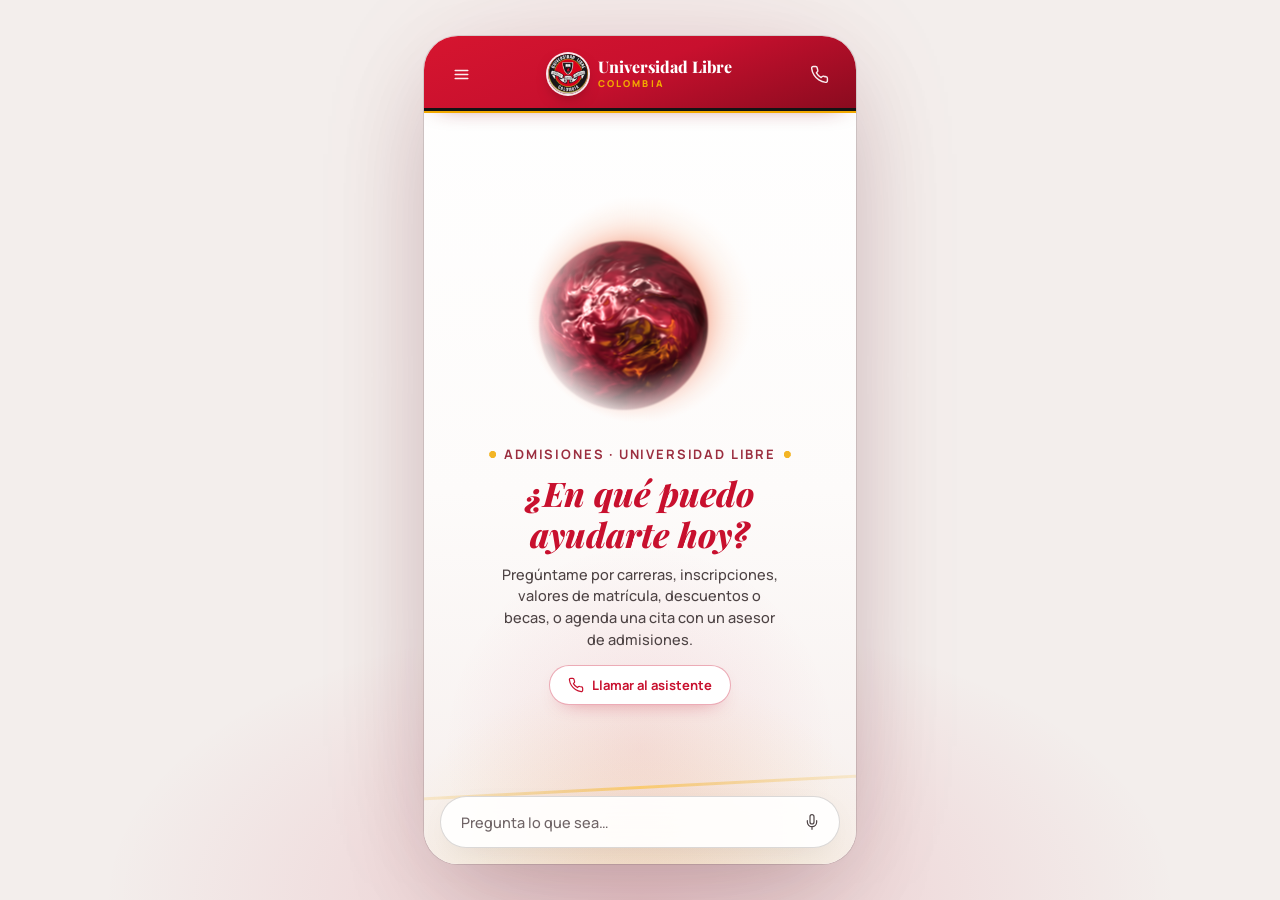
==== commit 24bc4579: "Identidad Universidad Libre: diseño, conocimiento, streaming y llamada de voz - Identidad visual de " ====
--- a/index.html
+++ b/index.html
@@ -2,9 +2,9 @@
 <html lang="es">
 <head>
 <meta charset="UTF-8" />
-<title>Asistente Combarranquilla</title>
+<title>Asistente Unilibre</title>
 <meta name="viewport" content="width=device-width, initial-scale=1, viewport-fit=cover" />
-<meta name="theme-color" content="#ffffff" />
+<meta name="theme-color" content="#c8102e" />
 <meta name="color-scheme" content="light" />
 <link rel="manifest" href="/manifest.json" />
 <link rel="icon" href="/icons/icon-32.png" sizes="32x32" type="image/png" />
@@ -13,30 +13,30 @@
 <meta name="apple-mobile-web-app-capable" content="yes" />
 <meta name="mobile-web-app-capable" content="yes" />
 <meta name="apple-mobile-web-app-status-bar-style" content="default" />
-<meta name="apple-mobile-web-app-title" content="Asistente Combarranquilla" />
+<meta name="apple-mobile-web-app-title" content="Asistente Unilibre" />
 <link rel="preconnect" href="https://fonts.googleapis.com">
 <link rel="preconnect" href="https://fonts.gstatic.com" crossorigin>
-<link href="https://fonts.googleapis.com/css2?family=Nunito:ital,wght@0,400..900;1,400..900&family=Manrope:wght@400;500;600;700;800&display=swap" rel="stylesheet">
+<link href="https://fonts.googleapis.com/css2?family=Playfair+Display:ital,wght@0,400..900;1,400..900&family=Manrope:wght@400;500;600;700;800&display=swap" rel="stylesheet">
 <style>
   /* ============ Tokens ============ */
   :root{
     --bg:                #ffffff;
-    --bg-well:            #e9f1e3;
-    --surface:            #f3f8ef;
-    --surface-2:          #e8f1e1;
-    --stroke:             rgba(0,90,45,.11);
-    --stroke-strong:      rgba(0,90,45,.22);
-    --text-primary:       #12301d;
-    --text-secondary:     #475e4f;
-    --text-tertiary:      #667b6d;
-    --accent:             #007a3d;
-    --accent-bright:      #15934a;
-    --accent-deep:        #005a2c;
-    --accent-core:        #d6ecb0;
-    --shadow-ambient:     rgba(0,122,61,.22);
-    --sun: #e0ab0e;
-    --leaf: #a0ac28;
-    --font-display:       'Nunito', 'Manrope', -apple-system, 'Segoe UI', sans-serif;
+    --bg-well:            #f3eeec;
+    --surface:            #faf7f6;
+    --surface-2:          #f2ebe9;
+    --stroke:             rgba(26,20,21,.11);
+    --stroke-strong:      rgba(26,20,21,.22);
+    --text-primary:       #1a1415;
+    --text-secondary:     #4d4344;
+    --text-tertiary:      #6f6466;
+    --accent:             #c8102e;
+    --accent-bright:      #e1251b;
+    --accent-deep:        #8a0b1f;
+    --accent-core:        #fde3a7;
+    --shadow-ambient:     rgba(200,16,46,.22);
+    --sun: #f2a900;
+    --leaf: #e1251b;
+    --font-display:       'Playfair Display', Georgia, 'Times New Roman', serif;
     --font-sans:          'Manrope', -apple-system, 'Segoe UI', sans-serif;
   }
 
@@ -60,7 +60,7 @@
     align-items:center;
     justify-content:center;
     background:
-      radial-gradient(60% 45% at 50% 100%, rgba(0,122,61,.16), transparent 70%),
+      radial-gradient(60% 45% at 50% 100%, rgba(200,16,46,.16), transparent 70%),
       var(--bg-well);
   }
 
@@ -82,24 +82,24 @@
       border-radius:34px;
       box-shadow:
         0 0 0 1px var(--stroke),
-        0 40px 100px -20px rgba(18,48,29,.22),
+        0 40px 100px -20px rgba(26,20,21,.22),
         0 0 140px -40px var(--shadow-ambient);
     }
   }
 
-  /* ambient backdrop: white -> soft leaf-green/sun bloom -> yellow swoosh (echoes the logo underline) */
+  /* ambient backdrop: white -> soft red/gold bloom -> gold swoosh (Universidad Libre: rojo, negro, amarillo, blanco) */
   .ambient{
     position:absolute; inset:0; z-index:0; pointer-events:none;
     background:
-      radial-gradient(70% 38% at 50% 86%, rgba(160,172,40,.20), transparent 65%),
-      radial-gradient(90% 42% at 50% 106%, rgba(224,171,14,.16), transparent 70%),
-      linear-gradient(180deg, #ffffff 0%, #fbfdf9 55%, #f0f6ea 100%);
+      radial-gradient(70% 38% at 50% 86%, rgba(200,16,46,.09), transparent 65%),
+      radial-gradient(90% 42% at 50% 106%, rgba(242,169,0,.16), transparent 70%),
+      linear-gradient(180deg, #ffffff 0%, #fdfbfa 55%, #f6efed 100%);
   }
   .ambient::after{
     content:"";
     position:absolute; left:-10%; right:-10%; bottom:9%;
     height:2px;
-    background:linear-gradient(90deg, transparent, rgba(224,171,14,.55) 40%, rgba(240,196,40,.95) 50%, rgba(224,171,14,.55) 60%, transparent);
+    background:linear-gradient(90deg, transparent, rgba(242,169,0,.55) 40%, rgba(255,190,40,.95) 50%, rgba(242,169,0,.55) 60%, transparent);
     height:3px;
     filter:blur(.4px);
     opacity:.6;
@@ -107,7 +107,7 @@
   }
   .ambient .grain{
     position:absolute; inset:0;
-    background-image:radial-gradient(rgba(0,90,45,.5) .6px, transparent .6px);
+    background-image:radial-gradient(rgba(26,20,21,.5) .6px, transparent .6px);
     background-size:14px 14px;
     -webkit-mask-image:radial-gradient(55% 35% at 18% 96%, #000 0%, transparent 70%);
             mask-image:radial-gradient(55% 35% at 18% 96%, #000 0%, transparent 70%);
@@ -132,15 +132,18 @@
   .iconbtn:active{ transform:scale(.94); }
   .iconbtn svg{ width:19px; height:19px; }
 
-  .brand{ display:flex; align-items:center; }
-  .brand img{ height:40px; width:auto; display:block; border-radius:10px; box-shadow:0 4px 14px -6px rgba(0,103,68,.5); }
+  .brand{ display:flex; align-items:center; gap:10px; }
+  .brand img{ height:40px; width:40px; display:block; border-radius:50%; box-shadow:0 4px 14px -6px rgba(26,20,21,.5); }
+  .brand-name{ display:flex; flex-direction:column; line-height:1.05; }
+  .brand-name b{ font-family:var(--font-display); font-weight:800; font-size:16px; color:var(--text-primary); }
+  .brand-name small{ font-size:9.5px; font-weight:800; letter-spacing:.22em; text-transform:uppercase; color:var(--accent); margin-top:3px; }
 
   .topbar-spacer{ width:38px; height:38px; flex-shrink:0; }
 
   /* ============ Drawer ============ */
   .scrim{
     position:absolute; inset:0; z-index:10;
-    background:rgba(18,48,29,.28);
+    background:rgba(26,20,21,.28);
     backdrop-filter:blur(2px);
     opacity:0; pointer-events:none;
     transition:opacity .25s ease;
@@ -150,7 +153,7 @@
   .drawer{
     position:absolute; top:0; bottom:0; left:0; z-index:11;
     width:78%; max-width:300px;
-    background:linear-gradient(175deg, #ffffff, #f1f7ec);
+    background:linear-gradient(175deg, #ffffff, #f7f1ef);
     border-right:1px solid var(--stroke);
     transform:translateX(-100%);
     transition:transform .32s cubic-bezier(.32,.72,.24,1);
@@ -165,7 +168,7 @@
     font-size:19px; color:var(--accent);
     padding:6px 10px 16px;
   }
-  .drawer-mark{ height:28px; width:auto; border-radius:7px; }
+  .drawer-mark{ height:30px; width:30px; border-radius:50%; }
   .drawer-item{
     display:flex; align-items:center; gap:12px;
     padding:11px 10px; border-radius:11px;
@@ -235,14 +238,14 @@
   }
   .chip{
     border:1px solid var(--stroke-strong);
-    background:rgba(0,90,45,.02);
+    background:rgba(26,20,21,.02);
     color:var(--text-secondary);
     font-size:12.5px; font-weight:600;
     padding:9px 14px; border-radius:100px;
     cursor:pointer;
     transition:border-color .18s ease, color .18s ease, background .18s ease, transform .12s ease;
   }
-  .chip:hover{ border-color:var(--accent); color:var(--text-primary); background:rgba(0,122,61,.09); }
+  .chip:hover{ border-color:var(--accent); color:var(--text-primary); background:rgba(200,16,46,.09); }
   .chip:active{ transform:scale(.96); }
 
   /* ============ Thread (chat state) ============ */
@@ -257,12 +260,12 @@
     padding:6px 18px 14px;
     gap:16px;
     scrollbar-width:thin;
-    scrollbar-color:rgba(21,147,74,.35) transparent;
+    scrollbar-color:rgba(225,37,27,.35) transparent;
   }
   .thread::-webkit-scrollbar{ width:5px; }
   .thread::-webkit-scrollbar-track{ background:transparent; }
-  .thread::-webkit-scrollbar-thumb{ background:rgba(21,147,74,.35); border-radius:100px; }
-  .thread::-webkit-scrollbar-thumb:hover{ background:rgba(21,147,74,.55); }
+  .thread::-webkit-scrollbar-thumb{ background:rgba(225,37,27,.35); border-radius:100px; }
+  .thread::-webkit-scrollbar-thumb:hover{ background:rgba(225,37,27,.55); }
   .app.chatting .thread{ display:flex; }
 
   .msg{
@@ -282,10 +285,10 @@
     white-space:pre-line;
   }
   .msg.user .bubble{
-    background:linear-gradient(155deg, var(--accent), #005a2c);
+    background:linear-gradient(155deg, var(--accent), #8a0b1f);
     color:#fff;
     border-bottom-right-radius:6px;
-    box-shadow:0 6px 18px -8px rgba(0,122,61,.6);
+    box-shadow:0 6px 18px -8px rgba(200,16,46,.6);
   }
   .msg.bot .bubble{
     background:var(--surface);
@@ -305,8 +308,8 @@
 
   .bot-avatar{
     width:28px; height:28px; border-radius:50%; flex-shrink:0;
-    background:radial-gradient(circle at 35% 30%, #b9d65a, var(--accent) 45%, var(--accent-deep) 100%);
-    box-shadow:0 0 12px -2px rgba(0,122,61,.8);
+    background:radial-gradient(circle at 35% 30%, #f2a900, var(--accent) 45%, var(--accent-deep) 100%);
+    box-shadow:0 0 12px -2px rgba(200,16,46,.8);
     margin-top:2px;
   }
   .bot-avatar.thinking{ animation:think-pulse 1.1s ease-in-out infinite; }
@@ -338,16 +341,16 @@
     background:rgba(255,255,255,.92);
     -webkit-backdrop-filter:blur(24px) saturate(180%);
     backdrop-filter:blur(24px) saturate(180%);
-    border:1px solid rgba(0,90,45,.16);
+    border:1px solid rgba(26,20,21,.16);
     border-radius:100px;
     padding:6px 6px 6px 20px;
-    box-shadow:0 10px 34px -14px rgba(18,48,29,.15), inset 0 1px 0 rgba(255,255,255,.08);
+    box-shadow:0 10px 34px -14px rgba(26,20,21,.15), inset 0 1px 0 rgba(255,255,255,.08);
     transition:border-color .2s ease, box-shadow .2s ease, background .2s ease;
   }
   .composer-bar:focus-within{
     border-color:var(--accent);
     background:#fff;
-    box-shadow:0 0 0 4px rgba(0,122,61,.14), inset 0 1px 0 rgba(255,255,255,.1);
+    box-shadow:0 0 0 4px rgba(200,16,46,.14), inset 0 1px 0 rgba(255,255,255,.1);
   }
   .composer-bar input{
     flex:1; background:none; border:none; outline:none;
@@ -369,7 +372,7 @@
   .send-btn{
     background:linear-gradient(155deg, var(--accent-bright), var(--accent));
     color:#fff;
-    box-shadow:0 4px 14px -4px rgba(0,122,61,.7);
+    box-shadow:0 4px 14px -4px rgba(200,16,46,.7);
     opacity:0; pointer-events:none; width:0; margin-right:-4px;
   }
   .composer-bar.has-text .send-btn{ opacity:1; pointer-events:auto; width:38px; margin-right:0; }
@@ -388,15 +391,15 @@
   }
   .card-chip{
     border:1px solid var(--stroke-strong);
-    background:rgba(0,90,45,.02);
+    background:rgba(26,20,21,.02);
     color:var(--text-secondary);
     font-size:12.5px; font-weight:600;
     padding:8px 13px; border-radius:100px;
     cursor:pointer;
     transition:border-color .18s ease, color .18s ease, background .18s ease, transform .12s ease, opacity .18s ease;
   }
-  .card-chip:hover:not(:disabled){ border-color:var(--accent); color:var(--text-primary); background:rgba(0,122,61,.09); }
-  .card-chip.is-suggested{ border-color:rgba(21,147,74,.5); color:var(--text-primary); }
+  .card-chip:hover:not(:disabled){ border-color:var(--accent); color:var(--text-primary); background:rgba(200,16,46,.09); }
+  .card-chip.is-suggested{ border-color:rgba(225,37,27,.5); color:var(--text-primary); }
   .card-chip.is-picked{ background:linear-gradient(155deg, var(--accent-bright), var(--accent)); border-color:transparent; color:#fff; }
   .card-chip:disabled{ pointer-events:none; }
   .card-chip.is-disabled{ opacity:.35; }
@@ -405,27 +408,138 @@
   .linkcard{
     display:inline-flex; align-items:center; gap:8px;
     padding:11px 15px; border-radius:14px;
-    background:linear-gradient(155deg, rgba(21,147,74,.16), rgba(0,122,61,.05));
-    border:1px solid rgba(21,147,74,.32);
+    background:linear-gradient(155deg, rgba(225,37,27,.16), rgba(200,16,46,.05));
+    border:1px solid rgba(225,37,27,.32);
     color:var(--text-primary); text-decoration:none;
     font-size:13.5px; font-weight:700;
     transition:border-color .18s ease, background .18s ease, transform .12s ease;
   }
-  .linkcard:hover{ border-color:var(--accent); background:linear-gradient(155deg, rgba(21,147,74,.24), rgba(0,122,61,.1)); }
+  .linkcard:hover{ border-color:var(--accent); background:linear-gradient(155deg, rgba(225,37,27,.24), rgba(200,16,46,.1)); }
   .linkcard:active{ transform:scale(.97); }
   .linkcard svg{ width:15px; height:15px; flex-shrink:0; }
 
   .drawer-item{ position:relative; }
   .drawer-item .tag{
     margin-left:auto; font-size:9.5px; font-weight:800; letter-spacing:.06em; text-transform:uppercase;
-    color:var(--accent-bright); background:rgba(0,122,61,.16); border:1px solid rgba(21,147,74,.32);
+    color:var(--accent-bright); background:rgba(200,16,46,.16); border:1px solid rgba(225,37,27,.32);
     padding:2px 7px; border-radius:100px;
   }
+
+  /* ============ Llamada de voz con el asistente ============ */
+  .call-cta{
+    display:inline-flex; align-items:center; gap:8px; margin:4px auto 0;
+    padding:10px 18px; border-radius:100px; cursor:pointer;
+    border:1px solid rgba(200,16,46,.35); background:#fff; color:var(--accent);
+    font-family:var(--font-sans); font-size:13px; font-weight:700;
+    box-shadow:0 8px 20px -14px rgba(200,16,46,.7);
+    transition:background .18s ease, border-color .18s ease, transform .12s ease;
+  }
+  .call-cta:hover{ background:rgba(200,16,46,.06); border-color:var(--accent); }
+  .call-cta:active{ transform:scale(.97); }
+  .call-cta svg{ width:16px; height:16px; }
+
+  .call{
+    position:absolute; inset:0; z-index:20;
+    display:flex; flex-direction:column;
+    background:
+      radial-gradient(70% 40% at 50% 92%, rgba(200,16,46,.10), transparent 70%),
+      radial-gradient(90% 40% at 50% 108%, rgba(242,169,0,.16), transparent 70%),
+      linear-gradient(180deg, #ffffff 0%, #fdfbfa 55%, #f6efed 100%);
+    opacity:0; pointer-events:none; transform:translateY(14px);
+    transition:opacity .3s ease, transform .35s cubic-bezier(.22,.9,.32,1);
+  }
+  .app.in-call .call{ opacity:1; pointer-events:auto; transform:none; }
+
+  .call-top{
+    position:relative; display:flex; align-items:center; gap:12px;
+    padding:max(18px, env(safe-area-inset-top)) 20px 16px;
+    background:linear-gradient(160deg, #d6152f 0%, #c8102e 48%, #8a0b1f 100%); color:#fff;
+  }
+  .call-top::after{
+    content:""; position:absolute; left:0; right:0; bottom:-5px; height:5px;
+    background:linear-gradient(180deg, #141414 0 3px, #f2a900 3px 5px);
+  }
+  .call-top img{ width:38px; height:38px; border-radius:50%; box-shadow:0 0 0 2px rgba(255,255,255,.9); }
+  .call-top div{ display:flex; flex-direction:column; line-height:1.15; }
+  .call-top b{ font-family:var(--font-display); font-size:17px; font-weight:700; }
+  .call-top span{ font-size:11.5px; font-weight:600; color:rgba(255,255,255,.8); margin-top:3px; font-variant-numeric:tabular-nums; }
+  .call-live{
+    margin-left:auto; display:inline-flex; align-items:center; gap:6px;
+    font-size:9.5px; font-weight:800; letter-spacing:.14em; text-transform:uppercase;
+    color:#141414; background:#f2a900; padding:5px 10px; border-radius:100px;
+  }
+  .call-live::before{ content:""; width:6px; height:6px; border-radius:50%; background:#c8102e; animation:live-blink 1.4s ease-in-out infinite; }
+  @keyframes live-blink{ 50%{ opacity:.25; } }
+
+  .call-stage{
+    flex:1; min-height:0; display:flex; flex-direction:column; align-items:center; justify-content:center;
+    gap:22px; padding:24px 28px 8px; text-align:center;
+  }
+  .call-orb{ position:relative; width:min(62vw, 250px); height:min(62vw, 250px); cursor:pointer; }
+  .call-orb canvas{
+    position:absolute; top:50%; left:50%; width:115%; height:115%; transform:translate(-50%,-50%);
+    -webkit-mask-image:radial-gradient(circle closest-side, #000 50%, transparent 90%);
+            mask-image:radial-gradient(circle closest-side, #000 50%, transparent 90%);
+  }
+  .call-status{
+    display:inline-flex; align-items:center; gap:9px;
+    font-size:11.5px; font-weight:800; letter-spacing:.2em; text-transform:uppercase; color:#8a0b1f;
+  }
+  .call-status::before, .call-status::after{
+    content:""; width:8px; height:8px; background:#f2a900;
+    clip-path:polygon(29.3% 0, 70.7% 0, 100% 29.3%, 100% 70.7%, 70.7% 100%, 29.3% 100%, 0 70.7%, 0 29.3%);
+  }
+  .call.is-listening .call-status::before, .call.is-listening .call-status::after{ animation:live-blink 1.1s ease-in-out infinite; }
+  .call-caption{
+    min-height:92px; max-width:340px; display:flex; flex-direction:column; gap:8px; justify-content:flex-start;
+  }
+  .call-caption .you{ font-size:13.5px; font-weight:600; color:var(--text-tertiary); }
+  .call-caption .you.interim{ opacity:.7; }
+  .call-caption .bot{
+    font-family:var(--font-display); font-style:italic; font-size:19px; line-height:1.35; color:var(--text-primary);
+    display:-webkit-box; -webkit-line-clamp:5; -webkit-box-orient:vertical; overflow:hidden;
+  }
+  .call-hint{ font-size:11px; color:var(--text-tertiary); min-height:15px; }
+  .call-error{
+    max-width:320px; font-size:13.5px; line-height:1.5; color:var(--text-secondary);
+    background:#fff; border-top:3px solid #c8102e; border-radius:14px; padding:14px 16px;
+    box-shadow:0 14px 30px -22px rgba(26,20,21,.4);
+  }
+
+  .call-controls{
+    display:flex; align-items:flex-start; justify-content:center; gap:28px;
+    padding:12px 24px max(26px, env(safe-area-inset-bottom));
+  }
+  .call-ctl{ display:flex; flex-direction:column; align-items:center; gap:8px; background:none; border:0; cursor:pointer;
+    font-size:10.5px; font-weight:700; color:var(--text-secondary); font-family:var(--font-sans); }
+  .call-ctl i{
+    width:56px; height:56px; border-radius:50%; display:flex; align-items:center; justify-content:center;
+    background:#fff; border:1px solid var(--stroke-strong); color:var(--text-primary);
+    box-shadow:0 10px 24px -16px rgba(26,20,21,.5); transition:transform .12s ease, background .18s ease, color .18s ease;
+  }
+  .call-ctl:active i{ transform:scale(.93); }
+  .call-ctl svg{ width:22px; height:22px; }
+  .call-ctl.is-off i{ background:#141414; color:#fff; border-color:#141414; box-shadow:inset 0 -3px 0 #f2a900; }
+  .call-ctl.hangup i{
+    width:68px; height:68px; border:0; color:#fff;
+    background:linear-gradient(160deg, #e1251b, #c8102e 55%, #8a0b1f);
+    box-shadow:0 14px 30px -10px rgba(200,16,46,.75);
+  }
+  .call-ctl.hangup svg{ width:28px; height:28px; transform:rotate(135deg); }
+  .call-ctl.hangup{ color:#8a0b1f; }
+
+  .call-divider{
+    align-self:center; display:inline-flex; align-items:center; gap:8px;
+    font-size:10.5px; font-weight:800; letter-spacing:.12em; text-transform:uppercase; color:#8a0b1f;
+    padding:4px 0;
+  }
+  .call-divider::before, .call-divider::after{ content:""; width:22px; height:1px; background:#f2a900; }
 
   @media (prefers-reduced-motion: reduce){
     *{ animation-duration:.001ms !important; animation-iteration-count:1 !important; transition-duration:.001ms !important; }
   }
 </style>
+<link rel="stylesheet" href="styles/unilibre.css" />
 </head>
 <body>
 
@@ -435,10 +549,14 @@
 
     <div class="scrim" id="scrim"></div>
     <nav class="drawer" id="drawer">
-      <h2><img class="drawer-mark" src="icons/combarranquilla-mark.png" alt="" />Asistente Combarranquilla</h2>
+      <h2><img class="drawer-mark" src="icons/unilibre-escudo.png" alt="" />Asistente Unilibre</h2>
       <div class="drawer-item" data-action="new">
         <svg viewBox="0 0 24 24" fill="none" stroke="currentColor" stroke-width="1.8" stroke-linecap="round"><path d="M12 5v14M5 12h14"/></svg>
         Nueva conversación
+      </div>
+      <div class="drawer-item" data-action="call">
+        <svg viewBox="0 0 24 24" fill="none" stroke="currentColor" stroke-width="1.8" stroke-linecap="round" stroke-linejoin="round"><path d="M22 16.9v3a2 2 0 0 1-2.2 2 19.8 19.8 0 0 1-8.6-3.1 19.5 19.5 0 0 1-6-6A19.8 19.8 0 0 1 2.1 4.2 2 2 0 0 1 4.1 2h3a2 2 0 0 1 2 1.7c.1 1 .4 1.9.7 2.8a2 2 0 0 1-.5 2.1L8.1 9.9a16 16 0 0 0 6 6l1.3-1.3a2 2 0 0 1 2.1-.4c.9.3 1.8.6 2.8.7a2 2 0 0 1 1.7 2Z"/></svg>
+        Llamar al asistente <span class="tag">Voz</span>
       </div>
       <a class="drawer-item" href="screens/programas/index.html">
         <svg viewBox="0 0 24 24" fill="none" stroke="currentColor" stroke-width="1.8" stroke-linecap="round" stroke-linejoin="round"><path d="M4 19.5A2.5 2.5 0 0 1 6.5 17H20"/><path d="M6.5 2H20v20H6.5A2.5 2.5 0 0 1 4 19.5v-15A2.5 2.5 0 0 1 6.5 2Z"/></svg>
@@ -461,15 +579,17 @@
         <svg viewBox="0 0 24 24" fill="none" stroke="currentColor" stroke-width="1.8" stroke-linecap="round" stroke-linejoin="round"><path d="M4 14v-2a8 8 0 0 1 16 0v2"/><rect x="2.5" y="14" width="4" height="6" rx="1.5"/><rect x="17.5" y="14" width="4" height="6" rx="1.5"/><path d="M19.5 20a4 4 0 0 1-4 4h-2"/></svg>
         Vista del asesor <span class="tag">Demo</span>
       </a>
-      <div class="drawer-foot">Combarranquilla &middot; Agente de Admisiones</div>
+      <div class="drawer-foot">Universidad Libre &middot; Agente de Admisiones</div>
     </nav>
 
     <header class="topbar">
       <button class="iconbtn" id="menuBtn" aria-label="Abrir menú">
         <svg viewBox="0 0 24 24" fill="none" stroke="currentColor" stroke-width="1.8" stroke-linecap="round"><path d="M4 7h16M4 12h16M4 17h16"/></svg>
       </button>
-      <div class="brand"><img src="icons/combarranquilla-logo.png" alt="Combarranquilla" /></div>
-      <div class="topbar-spacer" aria-hidden="true"></div>
+      <div class="brand"><img src="icons/unilibre-escudo.png" alt="" /><span class="brand-name"><b>Universidad Libre</b><small>Colombia</small></span></div>
+      <button class="iconbtn" data-action="call" aria-label="Llamar al asistente">
+        <svg viewBox="0 0 24 24" fill="none" stroke="currentColor" stroke-width="1.8" stroke-linecap="round" stroke-linejoin="round"><path d="M22 16.9v3a2 2 0 0 1-2.2 2 19.8 19.8 0 0 1-8.6-3.1 19.5 19.5 0 0 1-6-6A19.8 19.8 0 0 1 2.1 4.2 2 2 0 0 1 4.1 2h3a2 2 0 0 1 2 1.7c.1 1 .4 1.9.7 2.8a2 2 0 0 1-.5 2.1L8.1 9.9a16 16 0 0 0 6 6l1.3-1.3a2 2 0 0 1 2.1-.4c.9.3 1.8.6 2.8.7a2 2 0 0 1 1.7 2Z"/></svg>
+      </button>
     </header>
 
     <main class="hero" id="hero">
@@ -477,8 +597,10 @@
         <canvas id="orb"></canvas>
       </div>
       <div class="greet">
+        <span class="hi">Admisiones · Universidad Libre</span>
         <h1>¿En qué puedo<br>ayudarte hoy?</h1>
-        <p>Pregúntame por afiliación, subsidios, programas de formación, crédito o recreación, o agenda una cita con un asesor.</p>
+        <p>Pregúntame por carreras, inscripciones, valores de matrícula, descuentos o becas, o agenda una cita con un asesor de admisiones.</p>
+        <button class="call-cta" data-action="call" type="button"><svg viewBox="0 0 24 24" fill="none" stroke="currentColor" stroke-width="1.8" stroke-linecap="round" stroke-linejoin="round"><path d="M22 16.9v3a2 2 0 0 1-2.2 2 19.8 19.8 0 0 1-8.6-3.1 19.5 19.5 0 0 1-6-6A19.8 19.8 0 0 1 2.1 4.2 2 2 0 0 1 4.1 2h3a2 2 0 0 1 2 1.7c.1 1 .4 1.9.7 2.8a2 2 0 0 1-.5 2.1L8.1 9.9a16 16 0 0 0 6 6l1.3-1.3a2 2 0 0 1 2.1-.4c.9.3 1.8.6 2.8.7a2 2 0 0 1 1.7 2Z"/></svg>Llamar al asistente</button>
       </div>
     </main>
 
@@ -495,9 +617,39 @@
         </button>
       </div>
     </footer>
+
+    <!-- Llamada de voz: el aspirante habla, el asistente responde en voz alta -->
+    <section class="call" id="call" aria-hidden="true" aria-label="Llamada con el asistente">
+      <header class="call-top">
+        <img src="icons/unilibre-escudo.png" alt="" />
+        <div><b>Asistente Unilibre</b><span id="callTimer">Llamada de voz · 0:00</span></div>
+        <span class="call-live">En línea</span>
+      </header>
+      <div class="call-stage">
+        <div class="call-orb" id="callOrb" title="Toca para interrumpir"></div>
+        <div class="call-status" id="callStatus">Conectando</div>
+        <div class="call-caption" id="callCaption"></div>
+        <div class="call-hint" id="callHint"></div>
+      </div>
+      <div class="call-controls">
+        <button class="call-ctl" id="callMute" type="button" aria-pressed="false">
+          <i><svg viewBox="0 0 24 24" fill="none" stroke="currentColor" stroke-width="1.8" stroke-linecap="round" stroke-linejoin="round"><path d="M12 1a3 3 0 0 0-3 3v8a3 3 0 0 0 6 0V4a3 3 0 0 0-3-3Z"/><path d="M19 10v2a7 7 0 0 1-14 0v-2M12 19v4"/></svg></i>
+          <span>Micrófono</span>
+        </button>
+        <button class="call-ctl hangup" id="callHangup" type="button">
+          <i><svg viewBox="0 0 24 24" fill="none" stroke="currentColor" stroke-width="1.8" stroke-linecap="round" stroke-linejoin="round"><path d="M22 16.9v3a2 2 0 0 1-2.2 2 19.8 19.8 0 0 1-8.6-3.1 19.5 19.5 0 0 1-6-6A19.8 19.8 0 0 1 2.1 4.2 2 2 0 0 1 4.1 2h3a2 2 0 0 1 2 1.7c.1 1 .4 1.9.7 2.8a2 2 0 0 1-.5 2.1L8.1 9.9a16 16 0 0 0 6 6l1.3-1.3a2 2 0 0 1 2.1-.4c.9.3 1.8.6 2.8.7a2 2 0 0 1 1.7 2Z"/></svg></i>
+          <span>Colgar</span>
+        </button>
+        <button class="call-ctl" id="callVoice" type="button" aria-pressed="false">
+          <i><svg viewBox="0 0 24 24" fill="none" stroke="currentColor" stroke-width="1.8" stroke-linecap="round" stroke-linejoin="round"><path d="M11 5 6 9H2v6h4l5 4V5Z"/><path d="M15.5 8.5a5 5 0 0 1 0 7M19 5a10 10 0 0 1 0 14"/></svg></i>
+          <span>Voz</span>
+        </button>
+      </div>
+    </section>
   </div>
 </div>
 
+<script src="js/programas-unilibre.js"></script>
 <script>
 (function(){
   "use strict";
@@ -522,11 +674,11 @@
   "uniform float uTime, uEnergia;",
   "uniform float uVel, uEscala, uRelieve, uBrillo, uPliegue, uGiro;",
   "const vec3 C_FONDO   = vec3(1.000, 1.000, 1.000);",
-  "const vec3 C_NEGRO   = vec3(0.000, 0.230, 0.110);",
-  "const vec3 C_SANGRE  = vec3(0.000, 0.480, 0.240);",
-  "const vec3 C_VIVO    = vec3(0.630, 0.680, 0.160);",
-  "const vec3 C_MAGENTA = vec3(0.880, 0.670, 0.055);",
-  "const vec3 C_LUZ     = vec3(1.000, 0.980, 0.880);",
+  "const vec3 C_NEGRO   = vec3(0.060, 0.020, 0.025);",
+  "const vec3 C_SANGRE  = vec3(0.780, 0.063, 0.180);",
+  "const vec3 C_VIVO    = vec3(0.920, 0.160, 0.120);",
+  "const vec3 C_MAGENTA = vec3(0.950, 0.663, 0.000);",
+  "const vec3 C_LUZ     = vec3(1.000, 0.970, 0.900);",
   "float hash(vec3 p){",
   "  p = fract(p * 0.3183099 + vec3(0.1, 0.2, 0.3));",
   "  p *= 17.0;",
@@ -711,6 +863,15 @@
   EsferaLiquida.prototype.pensando = function(){ this.energiaObjetivo = 1; };
   EsferaLiquida.prototype.reposo = function(){ this.energiaObjetivo = 0; };
   EsferaLiquida.prototype.set = function(k, v){ this.aj[k] = v; };
+  EsferaLiquida.prototype.nivel = function(v){ this.energiaObjetivo = v; };
+  // Libera la animación y el contexto WebGL (la llamada crea su propio orbe y lo cierra al colgar).
+  EsferaLiquida.prototype.detener = function(){
+    if(this.raf) cancelAnimationFrame(this.raf);
+    if(this.onResize) window.removeEventListener('resize', this.onResize);
+    if(this.onVis) document.removeEventListener('visibilitychange', this.onVis);
+    var ext = this.gl && this.gl.getExtension('WEBGL_lose_context');
+    if(ext) ext.loseContext();
+  };
 
   EsferaLiquida.prototype.respaldo = function(){
     var cont = this.canvas.parentElement; this.canvas.remove();
@@ -718,9 +879,9 @@
     d.style.cssText =
       'width:100%;height:100%;border-radius:50%;background:' +
       'radial-gradient(circle at 34% 30%, rgba(255,255,255,.55), transparent 46%),' +
-      'radial-gradient(circle at 62% 68%, rgba(224,171,14,.45), transparent 52%),' +
-      'radial-gradient(circle at 50% 50%, #15934a 0%, #007a3d 62%, #005a2c 100%);' +
-      'box-shadow:0 0 70px rgba(0,122,61,.35);animation:respirar 5.5s ease-in-out infinite;';
+      'radial-gradient(circle at 62% 68%, rgba(242,169,0,.45), transparent 52%),' +
+      'radial-gradient(circle at 50% 50%, #e1251b 0%, #c8102e 62%, #8a0b1f 100%);' +
+      'box-shadow:0 0 70px rgba(200,16,46,.35);animation:respirar 5.5s ease-in-out infinite;';
     var st = document.createElement('style');
     st.textContent = '@keyframes respirar{0%,100%{transform:scale(1)}50%{transform:scale(1.035)}}';
     document.head.appendChild(st); cont.appendChild(d);
@@ -772,24 +933,56 @@
   /* =====================================================================
      Base de conocimiento institucional (datos de demostración)
   ===================================================================== */
-  var KB_PROGRAMS = [
-    { id:'enfermeria', nombre:'Auxiliar en Enfermería', facultad:'Escuela de Salud', sedes:['Barranquilla','Sabanalarga','Puerto Colombia'], modalidad:'Presencial', duracion:'3 semestres', resumen:'Programa técnico laboral por competencias de la escuela de Salud.', requisitos:['Diploma de bachiller','Documento de identidad','Carné de vacunación'], costoAprox:'Desde $1.150.000 COP / semestre (afiliados cat. A)', aliases:['enfermeria','enfermera','enfermero','auxiliar de enfermeria'] },
-    { id:'farmacia', nombre:'Auxiliar en Servicios Farmacéuticos', facultad:'Escuela de Salud', sedes:['Barranquilla','Soledad'], modalidad:'Presencial', duracion:'3 semestres', resumen:'Programa técnico laboral por competencias de la escuela de Salud.', requisitos:['Diploma de bachiller','Documento de identidad'], costoAprox:'Desde $980.000 COP / semestre (afiliados cat. A)', aliases:['farmacia','farmaceutico','drogueria','medicamentos'] },
-    { id:'software', nombre:'Técnico en Desarrollo de Software', facultad:'Escuela de Tecnología', sedes:['Barranquilla','Soledad','Malambo'], modalidad:'Presencial y virtual', duracion:'3 semestres', resumen:'Programa técnico laboral por competencias de la escuela de Tecnología. Acepta diploma de bachiller o noveno grado aprobado.', requisitos:['Diploma de bachiller o noveno grado aprobado','Documento de identidad'], costoAprox:'Desde $950.000 COP / semestre (afiliados cat. A)', aliases:['sistemas','software','programacion','informatica','desarrollo web'] },
-    { id:'administrativo', nombre:'Auxiliar Administrativo', facultad:'Escuela de Gestión Empresarial', sedes:['Barranquilla','Soledad','Malambo','Sabanalarga','Puerto Colombia'], modalidad:'Presencial y virtual', duracion:'2 semestres', resumen:'Programa técnico laboral por competencias de la escuela de Gestión Empresarial. Acepta diploma de bachiller o noveno grado aprobado.', requisitos:['Diploma de bachiller o noveno grado aprobado','Documento de identidad'], costoAprox:'Desde $820.000 COP / semestre (afiliados cat. A)', aliases:['administracion','administrativo','empresas','negocios','oficina','secretariado'] },
-    { id:'contable', nombre:'Auxiliar Contable y Financiero', facultad:'Escuela de Gestión Empresarial', sedes:['Barranquilla','Sabanalarga'], modalidad:'Presencial', duracion:'2 semestres', resumen:'Programa técnico laboral por competencias de la escuela de Gestión Empresarial.', requisitos:['Diploma de bachiller','Documento de identidad'], costoAprox:'Desde $850.000 COP / semestre (afiliados cat. A)', aliases:['contable','contabilidad','contador','contaduria','financiero'] },
-    { id:'sst', nombre:'Seguridad y Salud en el Trabajo', facultad:'Escuela de Gestión Empresarial', sedes:['Barranquilla','Soledad'], modalidad:'Presencial y virtual', duracion:'3 semestres', resumen:'Programa técnico laboral por competencias de la escuela de Gestión Empresarial.', requisitos:['Diploma de bachiller','Documento de identidad'], costoAprox:'Desde $1.050.000 COP / semestre (afiliados cat. A)', aliases:['seguridad y salud','salud en el trabajo','sst','riesgos laborales'] },
-    { id:'infancia', nombre:'Atención Integral a la Primera Infancia', facultad:'Escuela de Educación y Desarrollo Social', sedes:['Barranquilla','Malambo','Puerto Colombia'], modalidad:'Presencial', duracion:'3 semestres', resumen:'Programa técnico laboral por competencias de la escuela de Educación y Desarrollo Social.', requisitos:['Diploma de bachiller','Documento de identidad','Certificado de antecedentes'], costoAprox:'Desde $900.000 COP / semestre (afiliados cat. A)', aliases:['primera infancia','infancia','ninos','preescolar','pedagogia'] },
-    { id:'gastronomia', nombre:'Cocina y Gastronomía', facultad:'Escuela de Turismo y Gastronomía', sedes:['Barranquilla'], modalidad:'Presencial', duracion:'2 semestres', resumen:'Programa técnico laboral por competencias de la escuela de Turismo y Gastronomía. Acepta diploma de bachiller o noveno grado aprobado.', requisitos:['Diploma de bachiller o noveno grado aprobado','Documento de identidad'], costoAprox:'Desde $1.200.000 COP / semestre (afiliados cat. A)', aliases:['cocina','gastronomia','chef','culinaria'] },
-    { id:'turismo', nombre:'Servicios Turísticos y Hoteleros', facultad:'Escuela de Turismo y Gastronomía', sedes:['Barranquilla'], modalidad:'Presencial', duracion:'2 semestres', resumen:'Programa técnico laboral por competencias de la escuela de Turismo y Gastronomía.', requisitos:['Diploma de bachiller','Documento de identidad','Inglés básico'], costoAprox:'Desde $980.000 COP / semestre (afiliados cat. A)', aliases:['turismo','hotel','hoteleria','guia turistico','recepcion'] }
-  ];
-  var SEDES = ['Barranquilla','Soledad','Malambo','Sabanalarga','Puerto Colombia'];
+  /* Oferta real de la seccional Barranquilla: js/programas-unilibre.js */
+  var KB_PROGRAMS = window.UL_PROGRAMS || [];
+  var SEDES = window.UL_SEDES || [];
+  var SEDE_ALIASES = window.UL_SEDE_ALIASES || {};
 
   function strip(s){ return (s||'').toLowerCase().normalize('NFD').replace(/[̀-ͯ]/g,''); }
 
   /* Backend RAG: responde preguntas libres a partir de documentos institucionales.
      En desarrollo local corre en localhost:8000; al desplegarlo, cambia esta URL. */
-  var RAG_BACKEND_URL = 'http://localhost:8000';
+  var RAG_BACKEND_URL = 'http://127.0.0.1:8000';
+
+  /* Igual que askInstitutionalRag, pero recibe la respuesta a medida que el modelo la
+     escribe (una línea JSON por evento) y llama a onText con el texto acumulado, para que
+     el chat muestre palabras desde el primer segundo en vez de esperar la respuesta
+     completa. Resuelve con { answer, sources } al terminar. */
+  function streamInstitutionalRag(question, onText){
+    return fetch(RAG_BACKEND_URL + '/ask/stream', {
+      method: 'POST',
+      headers: { 'Content-Type': 'application/json' },
+      body: JSON.stringify({ question: question })
+    }).then(function(res){
+      if(!res.ok) throw new Error('backend_error');
+      if(!res.body || !window.TextDecoder) return askInstitutionalRag(question);
+      var reader = res.body.getReader();
+      var decoder = new TextDecoder();
+      var buffer = '', text = '', result = null;
+      function handle(line){
+        if(!line.trim()) return;
+        var ev = JSON.parse(line);
+        if(ev.type === 'token'){ text += ev.text; onText(text); }
+        else if(ev.type === 'done'){ result = { answer: ev.answer, sources: ev.sources || [] }; }
+        else if(ev.type === 'error'){ throw new Error(ev.detail || 'backend_error'); }
+      }
+      function pump(){
+        return reader.read().then(function(chunk){
+          if(chunk.done){
+            handle(buffer);
+            if(!result) throw new Error('stream_incomplete');
+            return result;
+          }
+          buffer += decoder.decode(chunk.value, { stream: true });
+          var lines = buffer.split('\n');
+          buffer = lines.pop();
+          lines.forEach(handle);
+          return pump();
+        });
+      }
+      return pump();
+    });
+  }
 
   function askInstitutionalRag(question){
     return fetch(RAG_BACKEND_URL + '/ask', {
@@ -803,12 +996,12 @@
   }
 
   var TOPIC_KEYWORDS = {
-    financiacion: ['matricula','pago','costo','precio','cuota','tarifa','financiacion','credito','beca','descuento','subsidio','categoria','afiliad'],
-    requisitos: ['requisito','documento','inscrib','saber 11','icfes'],
-    calendario: ['calendario','fecha','cuando puedo','inicio de clases','semestre','cohorte'],
-    modalidad: ['virtual','presencial','modalidad']
+    financiacion: ['matricula','pago','costo','cuesta','vale','precio','valor','tarifa','financiacion','credito','icetex','beca','descuento'],
+    requisitos: ['requisito','documento','inscrib','saber 11','icfes','puntaje','admision','examen'],
+    calendario: ['calendario','fecha','cuando puedo','cuando abren','inicio de clases','admitidos','plazo'],
+    modalidad: ['virtual','presencial','modalidad','jornada','nocturn','diurn','horario']
   };
-  var HUMAN_KEYWORDS = ['hablar con alguien','hablar con un asesor','asesor','cita','agendar','llamada','entrevista','reunion','humano','contactar'];
+  var HUMAN_KEYWORDS = ['hablar con alguien','hablar con un asesor','asesor','agendar','una cita','llamada','reunion','humano','contactar'];
   var VOCATIONAL_KEYWORDS = ['no se que estudiar','no se que carrera','orientacion','orientarme','ayudenme a elegir','que carrera me recomienda','no tengo claro'];
 
   function findPrograms(text){
@@ -817,28 +1010,30 @@
     });
   }
   function findSedes(text){
-    return SEDES.filter(function(s){ return text.indexOf(strip(s)) > -1; });
+    return SEDES.filter(function(s){
+      return (SEDE_ALIASES[s]||[strip(s)]).some(function(a){ return text.indexOf(a) > -1; });
+    });
   }
   function topicLabel(t){
     return { financiacion:'Información financiera', requisitos:'Requisitos de admisión', calendario:'Fechas y calendario', modalidad:'Modalidad de estudio' }[t] || null;
   }
   function genericTopicAnswer(topic){
     return {
-      financiacion:'En Combarranquilla la tarifa depende de tu categoría de afiliación: las categorías A y B tienen tarifa subsidiada, y además hay crédito social para financiar tu programa. Cuéntame qué programa te interesa y te doy el valor aproximado.',
-      requisitos:'Los requisitos generales son documento de identidad y diploma de bachiller (algunos programas aceptan noveno grado aprobado). Si eres afiliado, trae tu certificado de afiliación para acceder a la tarifa subsidiada. ¿De qué programa quieres los requisitos exactos?',
-      calendario:'Normalmente hay dos cohortes al año y las inscripciones abren varias semanas antes de cada una. Dime el programa y te confirmo fechas específicas.',
-      modalidad:'Varios programas se ofrecen en modalidad presencial y algunos también en virtual. ¿Qué programa te interesa para confirmarte la modalidad?'
+      financiacion:'El valor de la matrícula depende del programa; la inscripción a pregrado es gratuita. Puedes financiarte con ICETEX, entidades en convenio o crédito directo con la Universidad, y hay descuentos (por ejemplo 20 % para mayores de 25 años en jornada nocturna). ¿Qué programa te interesa para darte el valor?',
+      requisitos:'Para inscribirte necesitas el formulario en línea (es gratuito) y tu documento de identidad; en Salud también el certificado Saber 11. Luego presentas la entrevista de admisión. ¿De qué programa quieres los requisitos exactos?',
+      calendario:'Las inscripciones para 2027-1 abrieron en septiembre de 2026 y cada facultad publica su calendario. Dime el programa y te confirmo las fechas.',
+      modalidad:'Casi todos los programas son presenciales; Contaduría Pública también es virtual. Derecho, Contaduría, Ingeniería Industrial, Negocios Internacionales y Administración Logística tienen jornada nocturna. ¿Qué programa te interesa?'
     }[topic];
   }
 
   /* =====================================================================
      Agendamiento — tipo de atención, modalidad, franja horaria, confirmación
   ===================================================================== */
-  var ATTENTION_TYPES = ['Admisiones','Asesoría académica','Orientación vocacional','Afiliación y subsidios','Crédito social','Información financiera'];
+  var ATTENTION_TYPES = ['Admisiones','Orientación vocacional','Información financiera','Becas y descuentos','Transferencias y homologaciones','Asesoría académica'];
   var ADVISORS = {
     'Admisiones':['Laura Méndez','Andrés Rojas'], 'Información financiera':['Camila Torres'],
     'Orientación vocacional':['Diego Salazar'], 'Asesoría académica':['Paula Nieto'],
-    'Afiliación y subsidios':['Mónica Herrera'], 'Crédito social':['Camila Torres']
+    'Becas y descuentos':['Camila Torres'], 'Transferencias y homologaciones':['Mónica Herrera']
   };
   var WEEKDAYS = ['domingo','lunes','martes','miércoles','jueves','viernes','sábado'];
   var MONTHS = ['enero','febrero','marzo','abril','mayo','junio','julio','agosto','septiembre','octubre','noviembre','diciembre'];
@@ -1003,9 +1198,10 @@
      Orientación vocacional — cuando el aspirante no sabe qué estudiar
   ===================================================================== */
   var AREA_MAP = {
-    'Salud':['enfermeria','farmacia'], 'Tecnología':['software'],
-    'Administración y negocios':['administrativo','contable'], 'Seguridad laboral':['sst'],
-    'Educación e infancia':['infancia'], 'Turismo y gastronomía':['gastronomia','turismo']
+    'Salud y bienestar':['medicina','fisioterapia','instrumentacion'], 'Laboratorio y ciencia':['bacteriologia','microbiologia'],
+    'Leyes y justicia':['derecho'], 'Tecnología':['sistemas'],
+    'Procesos e industria':['industrial','logistica'], 'Números y finanzas':['contaduria'],
+    'Comercio internacional':['negocios','logistica']
   };
   function startVocational(){
     addMsg('bot','Perfecto, te ayudo a orientarte. ¿Qué área te llama más la atención?');
@@ -1021,7 +1217,7 @@
     typingThenRespond(function(){
       var progs = KB_PROGRAMS.filter(function(p){ return AREA_MAP[area].indexOf(p.id)>-1; });
       var names = progs.map(function(p){ return p.nombre; }).join(' y ');
-      addMsg('bot','Dentro de esa área, en Combarranquilla suelen encajar bien '+names+'. '+(progs[0]?progs[0].resumen:''));
+      addMsg('bot','Dentro de esa área, en la Universidad Libre Barranquilla te pueden encajar '+names+'. '+(progs[0]?progs[0].nombre+': '+progs[0].resumen:''));
       addChipCard(['Ver estos programas','Agendar una orientación'], function(choice){
         addMsg('user', choice);
         if(choice==='Ver estos programas'){
@@ -1064,17 +1260,18 @@
       return;
     }
 
-    if(programs.length){
+    /* Programa + pregunta concreta (requisitos, fechas, jornada): la respuesta detallada
+       está en los documentos, así que va al RAG; la ficha fija solo cubre el resumen y el valor. */
+    if(programs.length && (!topic || topic==='financiacion')){
       var p = programs[0];
-      var lines = ['Sí, tenemos '+p.nombre+' ('+p.facultad+'), modalidad '+p.modalidad+', duración '+p.duracion+'.'];
+      var lines = ['Sí, en Barranquilla tenemos '+p.nombre+' (Facultad de '+p.facultad+'): '+p.duracion+', jornada '+p.jornada.toLowerCase()+', título de '+p.titulo+'.'];
       if(sedes.length){
         var tieneSede = p.sedes.indexOf(sedes[0]) > -1;
-        lines.push(tieneSede ? 'Se dicta en la sede '+sedes[0]+'.' : 'Por ahora no se dicta en '+sedes[0]+'. Sedes disponibles: '+p.sedes.join(', ')+'.');
+        lines.push(tieneSede ? 'Se dicta en la '+sedes[0]+'.' : 'No se dicta en la '+sedes[0]+'; se dicta en la '+p.sedes.join(' y la ')+'.');
       }else{
-        lines.push('Sedes disponibles: '+p.sedes.join(', ')+'.');
+        lines.push('Se dicta en la '+p.sedes.join(' y la ')+'.');
       }
-      if(topic==='financiacion') lines.push('Valor aproximado: '+p.costoAprox+' (tarifa de referencia; varía según tu categoría de afiliación).');
-      if(topic==='requisitos') lines.push('Requisitos: '+p.requisitos.join(', ')+'.');
+      if(topic==='financiacion') lines.push('El valor de matrícula 2026 es de '+p.costo+' por semestre; el valor definitivo es el de tu recibo y pueden aplicar descuentos. La inscripción es gratuita.');
 
       typingThenRespond(function(){
         addMsg('bot', lines.join(' '));
@@ -1088,27 +1285,47 @@
     if(isHuman){
       typingThenRespond(function(){
         addMsg('bot','Con gusto te conecto con un asesor. Vamos a agendar la cita.');
-        var tipoSugerido = /subsidi|afili|cuota monetaria|vivienda|cesante|desemple/.test(text) ? 'Afiliación y subsidios'
-          : (/credito|prestamo/.test(text) ? 'Crédito social'
+        var tipoSugerido = /beca|descuento/.test(text) ? 'Becas y descuentos'
+          : (/transferencia|homolog|traslado|reintegro/.test(text) ? 'Transferencias y homologaciones'
           : (topic==='financiacion' ? 'Información financiera' : (topic==='requisitos' ? 'Admisiones' : 'Asesoría académica')));
         startScheduling(tipoSugerido, { necesidad:raw });
       });
       return;
     }
 
-    /* Las preguntas de tema (tarifas, subsidios, requisitos, fechas...) van primero a
-       los documentos de Combarranquilla; la respuesta genérica solo se usa si no hay datos. */
+    /* Las preguntas de tema (matrícula, requisitos, fechas, jornadas...) van primero a
+       los documentos de la Universidad Libre; la respuesta genérica solo se usa si no hay datos. */
     var typing = addTyping();
+    var live = null; // burbuja que se va llenando mientras llega la respuesta
     function fallbackToHuman(){
       typing.remove();
+      if(live){ live.remove(); live = null; }
       if(topic){ addMsg('bot', genericTopicAnswer(topic)); return; }
-      addMsg('bot','No tengo información suficiente para darte una respuesta precisa sobre eso. Puedo ayudarte a agendar una cita con un asesor de Combarranquilla.');
+      addMsg('bot','No tengo información suficiente para darte una respuesta precisa sobre eso. Puedo ayudarte a agendar una cita con un asesor de admisiones de la Universidad Libre.');
       startScheduling('Asesoría académica', { necesidad:raw });
     }
-    askInstitutionalRag(raw).then(function(data){
-      typing.remove();
+    streamInstitutionalRag(raw, function(textSoFar){
+      if(!live){
+        typing.remove();
+        live = document.createElement('div');
+        live.className = 'msg bot';
+        live.innerHTML = '<div class="bot-avatar thinking"></div><div class="bubble"></div>';
+        thread.appendChild(live);
+      }
+      live.querySelector('.bubble').textContent = textSoFar;
+      thread.scrollTop = thread.scrollHeight;
+    }).then(function(data){
       if(data && data.answer && data.sources && data.sources.length){
-        addRagAnswer(data.answer, data.sources);
+        if(live){
+          // El texto final ya viene procesado (siglas expandidas): reemplaza al parcial.
+          live.querySelector('.bubble').textContent = data.answer;
+          live.querySelector('.bot-avatar').classList.remove('thinking');
+          pushTranscript('bot', data.answer);
+          addSources(data.sources);
+        }else{
+          typing.remove();
+          addRagAnswer(data.answer, data.sources); // respuesta desde caché: llega completa
+        }
       }else{
         fallbackToHuman();
       }
@@ -1149,6 +1366,9 @@
 
   function addRagAnswer(text, sources){
     addMsg('bot', text);
+    addSources(sources);
+  }
+  function addSources(sources){
     if(sources && sources.length){
       var wrap = document.createElement('div');
       wrap.className = 'bubble-sources';
@@ -1254,6 +1474,335 @@
     saveState();
   });
 
+  /* =====================================================================
+     Llamada de voz con el asistente
+     Escucha con el reconocimiento de voz del navegador, consulta los documentos
+     de la Universidad (mismo backend RAG, en streaming) y responde en voz alta,
+     frase por frase a medida que llega el texto. Al colgar, la conversación
+     queda escrita en el chat.
+  ===================================================================== */
+  var SpeechRec = window.SpeechRecognition || window.webkitSpeechRecognition;
+  var callEl = document.getElementById('call');
+  var callStatusEl = document.getElementById('callStatus');
+  var callCaptionEl = document.getElementById('callCaption');
+  var callHintEl = document.getElementById('callHint');
+  var callTimerEl = document.getElementById('callTimer');
+  var callMuteBtn = document.getElementById('callMute');
+  var callVoiceBtn = document.getElementById('callVoice');
+  var CALL_GREETING = 'Hola, soy el asistente de admisiones de la Universidad Libre, seccional Barranquilla. ¿En qué te puedo ayudar?';
+  var CALL_OFFER = 'Si quieres, al colgar te ayudo a agendar una cita con un asesor de admisiones.';
+
+  var call = null; // estado de la llamada en curso
+  // ¿Sigue vigente este turno de esta llamada? Evita que una respuesta tardía de un turno
+  // interrumpido, o de una llamada ya colgada, se cuele en la conversación actual.
+  function alive(c, turn){ return call === c && c.turn === turn; }
+
+  function callSetStatus(mode, label){
+    callStatusEl.textContent = label;
+    callEl.classList.toggle('is-listening', mode==='listening');
+    if(call && call.orb) call.orb.nivel({ listening:.3, thinking:.75, speaking:1, idle:0 }[mode] || 0);
+  }
+  function callCaption(you, bot, interim){
+    callCaptionEl.innerHTML = '';
+    if(you){
+      var y = document.createElement('div');
+      y.className = 'you' + (interim ? ' interim' : '');
+      y.textContent = '“' + you + '”';
+      callCaptionEl.appendChild(y);
+    }
+    if(bot){
+      var b = document.createElement('div');
+      b.className = 'bot';
+      b.textContent = bot;
+      callCaptionEl.appendChild(b);
+    }
+  }
+  function callShowError(msg){
+    callCaptionEl.innerHTML = '';
+    var e = document.createElement('div');
+    e.className = 'call-error';
+    e.textContent = msg;
+    callCaptionEl.appendChild(e);
+    callHintEl.textContent = '';
+    callSetStatus('idle', 'Sin micrófono');
+  }
+
+  /* ---------- Voz del asistente ---------- */
+  var callVoice = null;
+  function pickSpanishVoice(){
+    if(!window.speechSynthesis) return null;
+    var voices = speechSynthesis.getVoices().filter(function(v){ return /^es(-|_|$)/i.test(v.lang); });
+    if(!voices.length) return null;
+    var prefs = ['es-CO','es-MX','es-US','es-419','es-ES'];
+    voices.sort(function(a, b){
+      function score(v){
+        var i = prefs.indexOf(v.lang.replace('_','-'));
+        return (i === -1 ? 9 : i) - (/natural|online|neural/i.test(v.name) ? 10 : 0);
+      }
+      return score(a) - score(b);
+    });
+    return voices[0];
+  }
+  if(window.speechSynthesis){
+    callVoice = pickSpanishVoice();
+    speechSynthesis.addEventListener && speechSynthesis.addEventListener('voiceschanged', function(){ callVoice = pickSpanishVoice(); });
+  }
+
+  // Adapta el texto escrito para que suene natural al leerlo en voz alta.
+  function speakable(text){
+    return text
+      .replace(/^\s*[-•]\s*/gm, '')
+      .replace(/\$\s?([\d.]+)\s*COP/g, '$1 pesos')
+      .replace(/\$\s?([\d.]+)/g, '$1 pesos')
+      .replace(/\bCOP\b/g, 'pesos')
+      .replace(/\b(\d{4})-1\b/g, 'primer semestre de $1')
+      .replace(/\b(\d{4})-2\b/g, 'segundo semestre de $1')
+      .replace(/([\w.-]+)@([\w.-]+)/g, function(_, u, d){
+        return u.replace(/_/g, ' guion bajo ').replace(/\./g, ' punto ') + ' arroba ' + d.replace(/\./g, ' punto ');
+      })
+      .replace(/\s+/g, ' ')
+      .trim();
+  }
+
+  function callSpeak(text){
+    if(!call || !text.trim()) return;
+    call.speechQueue.push(text);
+    callPumpSpeech();
+  }
+  function callPumpSpeech(){
+    if(!call || call.speaking) return;
+    if(!call.speechQueue.length){
+      if(call.streamDone) callTurnFinished();
+      return;
+    }
+    var text = call.speechQueue.shift();
+    if(!call.voiceOn || !window.speechSynthesis){ callPumpSpeech(); return; }
+    var u = new SpeechSynthesisUtterance(speakable(text));
+    u.lang = (callVoice && callVoice.lang) || 'es-CO';
+    if(callVoice) u.voice = callVoice;
+    u.rate = 1.05;
+    var c = call, turn = call.turn;
+    u.onend = u.onerror = function(){
+      if(!alive(c, turn)) return;
+      call.speaking = false;
+      callPumpSpeech();
+    };
+    call.speaking = true;
+    callSetStatus('speaking', 'Hablando');
+    callHintEl.textContent = 'Toca el orbe para interrumpir';
+    speechSynthesis.speak(u);
+  }
+
+  /* ---------- Oído del asistente ---------- */
+  function callListen(){
+    if(!call || call.muted) return;
+    try{ if(call.rec) call.rec.abort(); }catch(e){}
+    var rec = new SpeechRec();
+    rec.lang = 'es-CO';
+    rec.interimResults = true;
+    rec.continuous = false;
+    rec.maxAlternatives = 1;
+    var heard = false;
+    rec.onresult = function(ev){
+      var interim = '', finalText = '';
+      for(var i = ev.resultIndex; i < ev.results.length; i++){
+        if(ev.results[i].isFinal) finalText += ev.results[i][0].transcript;
+        else interim += ev.results[i][0].transcript;
+      }
+      if(interim) callCaption(interim, null, true);
+      if(finalText.trim()){
+        heard = true;
+        callHandleUtterance(finalText.trim());
+      }
+    };
+    rec.onerror = function(ev){
+      if(!call) return;
+      if(ev.error === 'not-allowed' || ev.error === 'service-not-allowed'){
+        call.rec = null;
+        callShowError('Necesito permiso para usar tu micrófono. Actívalo en la barra de direcciones del navegador y vuelve a llamar.');
+      }else if(ev.error === 'network'){
+        call.rec = null;
+        callShowError('Tu navegador no permite el reconocimiento de voz (Brave, por ejemplo, lo bloquea). Abre esta página en Google Chrome o Microsoft Edge para llamar.');
+      }
+    };
+    rec.onend = function(){
+      // Silencio sin frase: vuelve a escuchar mientras la llamada siga en espera.
+      if(call && call.rec === rec && !heard && call.mode === 'listening' && !call.muted) callListen();
+    };
+    call.rec = rec;
+    call.mode = 'listening';
+    callSetStatus('listening', 'Escuchando');
+    callHintEl.textContent = 'Habla cuando quieras';
+    try{ rec.start(); }catch(e){}
+  }
+
+  /* ---------- Un turno de conversación ---------- */
+  function callHandleUtterance(text){
+    if(!call) return;
+    call.mode = 'thinking';
+    try{ call.rec.stop(); }catch(e){}
+    call.turn++;
+    call.speechQueue = [];
+    call.streamDone = false;
+    call.log.push({ role:'user', text:text });
+    callCaption(text, null);
+    callSetStatus('thinking', 'Pensando');
+    callHintEl.textContent = '';
+
+    var norm = strip(text);
+    if(HUMAN_KEYWORDS.some(function(k){ return norm.indexOf(k) > -1; })){
+      call.wantsAppointment = text;
+      callReply('Con gusto. Cuando cuelgues te dejo listo el agendamiento de tu cita en el chat. ¿Hay algo más en lo que te pueda ayudar mientras tanto?');
+      return;
+    }
+
+    var c = call, turn = call.turn, spokenUpTo = 0, lastText = '';
+    function speakCompleteSentences(textSoFar, flush){
+      lastText = textSoFar;
+      var rest = textSoFar.slice(spokenUpTo);
+      // Frase completa = hasta un . ! ? seguido de espacio, o hasta un salto de línea.
+      // (Un punto dentro de "$21.526.000" no corta, porque lo sigue un dígito.)
+      var re = /^[\s\S]*?[.!?](?=\s)|^[\s\S]*?\n/, m, consumed = 0;
+      while((m = rest.slice(consumed).match(re))){
+        callSpeak(m[0]);
+        consumed += m[0].length;
+      }
+      if(flush && rest.slice(consumed).trim()){ callSpeak(rest.slice(consumed)); consumed = rest.length; }
+      spokenUpTo += consumed;
+    }
+    streamInstitutionalRag(text, function(textSoFar){
+      if(!alive(c, turn)) return;
+      callCaption(text, textSoFar);
+      speakCompleteSentences(textSoFar, false);
+    }).then(function(data){
+      if(!alive(c, turn)) return;
+      var found = data && data.answer && data.sources && data.sources.length;
+      if(found){
+        speakCompleteSentences(lastText || data.answer, true);
+        callCaption(text, data.answer);
+        call.log.push({ role:'bot', text:data.answer });
+        call.streamDone = true;
+        callPumpSpeech();
+      }else{
+        call.speechQueue = [];
+        call.wantsAppointment = call.wantsAppointment || text;
+        callReply('No encuentro esa información en los documentos de la Universidad. ' + CALL_OFFER);
+      }
+    }).catch(function(){
+      if(!alive(c, turn)) return;
+      call.wantsAppointment = call.wantsAppointment || text;
+      callReply('No pude consultar la información en este momento. ' + CALL_OFFER);
+    });
+  }
+  // Respuesta fija (sin consultar documentos): se muestra, se registra y se dice.
+  function callReply(text){
+    call.log.push({ role:'bot', text:text });
+    callCaption(call.log.length > 1 ? call.log[call.log.length-2].text : null, text);
+    call.streamDone = true;
+    callSpeak(text);
+  }
+  function callTurnFinished(){
+    if(!call) return;
+    call.speaking = false;
+    if(call.muted){ callSetStatus('idle', 'Micrófono silenciado'); callHintEl.textContent = 'Activa el micrófono para seguir hablando'; return; }
+    callListen();
+  }
+
+  /* ---------- Abrir / colgar ---------- */
+  function fmtCallTime(sec){ return Math.floor(sec/60) + ':' + ('0' + (sec % 60)).slice(-2); }
+
+  function startCall(){
+    if(call) return;
+    app.classList.remove('drawer-open');
+    app.classList.add('in-call');
+    callEl.setAttribute('aria-hidden', 'false');
+    call = { turn:0, log:[], speechQueue:[], speaking:false, streamDone:false, muted:false,
+             voiceOn:true, mode:'idle', rec:null, wantsAppointment:null, started:Date.now(), orb:null };
+    callMuteBtn.classList.remove('is-off'); callVoiceBtn.classList.remove('is-off');
+    callCaption(null, null);
+    // Canvas nuevo en cada llamada: el anterior pierde su contexto WebGL al colgar.
+    var orbHolder = document.getElementById('callOrb');
+    orbHolder.innerHTML = '<canvas></canvas>';
+    call.orb = new EsferaLiquida(orbHolder.firstChild, AJUSTES_ORBE);
+    call.timer = setInterval(function(){
+      callTimerEl.textContent = 'Llamada de voz · ' + fmtCallTime(Math.floor((Date.now() - call.started)/1000));
+    }, 1000);
+    callTimerEl.textContent = 'Llamada de voz · 0:00';
+
+    if(!SpeechRec){
+      callShowError('Tu navegador no permite llamadas de voz. Abre esta página en Google Chrome o Microsoft Edge.');
+      return;
+    }
+    // El saludo se dice primero; al terminar, el asistente empieza a escuchar.
+    call.log.push({ role:'bot', text:CALL_GREETING });
+    callCaption(null, CALL_GREETING);
+    call.streamDone = true;
+    callSpeak(CALL_GREETING);
+  }
+
+  function endCall(){
+    if(!call) return;
+    var ended = call;
+    call = null;
+    clearInterval(ended.timer);
+    try{ if(ended.rec) ended.rec.abort(); }catch(e){}
+    if(window.speechSynthesis) speechSynthesis.cancel();
+    if(ended.orb) ended.orb.detener();
+    app.classList.remove('in-call');
+    callEl.setAttribute('aria-hidden', 'true');
+    callEl.classList.remove('is-listening');
+
+    // Lo conversado queda en el chat (y en el resumen para el asesor).
+    var spoken = ended.log.filter(function(m, i){ return !(i === 0 && m.text === CALL_GREETING); });
+    if(spoken.length || ended.wantsAppointment){
+      app.classList.add('chatting');
+      var div = document.createElement('div');
+      div.className = 'call-divider';
+      div.textContent = 'Llamada con el asistente · ' + fmtCallTime(Math.floor((Date.now() - ended.started)/1000));
+      thread.appendChild(div);
+      spoken.forEach(function(m){ addMsg(m.role, m.text); });
+      if(ended.wantsAppointment){
+        state.profile.necesidad = ended.wantsAppointment;
+        saveState();
+        startScheduling('Admisiones', { necesidad:ended.wantsAppointment });
+      }
+    }
+  }
+
+  // Tocar el orbe mientras habla: lo interrumpe y vuelve a escuchar.
+  document.getElementById('callOrb').addEventListener('click', function(){
+    if(!call || call.mode === 'listening') return;
+    call.turn++;
+    call.speechQueue = [];
+    call.speaking = false;
+    if(window.speechSynthesis) speechSynthesis.cancel();
+    if(!call.muted) callListen();
+  });
+  callMuteBtn.addEventListener('click', function(){
+    if(!call) return;
+    call.muted = !call.muted;
+    callMuteBtn.classList.toggle('is-off', call.muted);
+    callMuteBtn.setAttribute('aria-pressed', String(call.muted));
+    if(call.muted){
+      call.mode = 'idle';
+      try{ if(call.rec) call.rec.abort(); }catch(e){}
+      if(!call.speaking){ callSetStatus('idle', 'Micrófono silenciado'); callHintEl.textContent = 'Activa el micrófono para seguir hablando'; }
+    }else if(!call.speaking && SpeechRec){
+      callListen();
+    }
+  });
+  callVoiceBtn.addEventListener('click', function(){
+    if(!call) return;
+    call.voiceOn = !call.voiceOn;
+    callVoiceBtn.classList.toggle('is-off', !call.voiceOn);
+    callVoiceBtn.setAttribute('aria-pressed', String(!call.voiceOn));
+    if(!call.voiceOn && window.speechSynthesis){ speechSynthesis.cancel(); }
+  });
+  document.getElementById('callHangup').addEventListener('click', endCall);
+  document.querySelectorAll('[data-action="call"]').forEach(function(btn){
+    btn.addEventListener('click', startCall);
+  });
+
   /* ---------- Consumir una pregunta enviada desde otra pantalla ---------- */
   (function consumePendingQuestion(){
     var pending = null;
--- a/styles/unilibre.css
+++ b/styles/unilibre.css
@@ -0,0 +1,140 @@
+/* =====================================================================
+   Identidad institucional — Universidad Libre de Colombia
+   Rojo (fortaleza, coraje), negro (formalidad, prestigio), amarillo
+   (inteligencia, honor) y blanco (perfección, pureza). El octágono de la
+   guía de colores se usa como forma de íconos y marcadores.
+   Se carga después del <style> de cada pantalla y lo sobrescribe.
+===================================================================== */
+:root{
+  --ul-red:        #c8102e;
+  --ul-red-bright: #e1251b;
+  --ul-red-deep:   #8a0b1f;
+  --ul-black:      #141414;
+  --ul-gold:       #f2a900;
+  --ul-white:      #ffffff;
+  --ul-octagon: polygon(29.3% 0, 70.7% 0, 100% 29.3%, 100% 70.7%, 70.7% 100%, 29.3% 100%, 0 70.7%, 0 29.3%);
+  --ul-band: linear-gradient(160deg, #d6152f 0%, var(--ul-red) 48%, var(--ul-red-deep) 100%);
+}
+
+/* ---------- Franja institucional (encabezado) ---------- */
+.topbar{
+  background: var(--ul-band);
+  color: var(--ul-white);
+  padding-bottom: 14px !important;
+  border-bottom: 0 !important;
+  box-shadow: 0 10px 24px -16px rgba(138,11,31,.9);
+}
+/* filete negro + dorado bajo la franja */
+.topbar::after{
+  content:""; position:absolute; left:0; right:0; bottom:-5px; height:5px;
+  background: linear-gradient(180deg, var(--ul-black) 0 3px, var(--ul-gold) 3px 5px);
+  pointer-events:none;
+}
+.topbar.is-joined{ box-shadow:none; }
+.topbar.is-joined::after{ display:none; }
+
+.topbar .iconbtn{ color: rgba(255,255,255,.92); }
+.topbar .iconbtn:hover{ background: rgba(255,255,255,.14); border-color: rgba(255,255,255,.22); color:#fff; }
+
+.topbar h1{
+  display:flex; align-items:center; justify-content:center; gap:10px;
+  color:#fff; font-style:normal !important; font-weight:700 !important; letter-spacing:.005em;
+}
+.topbar h1::before{
+  content:""; width:28px; height:28px; flex-shrink:0; border-radius:50%;
+  background: url('../icons/unilibre-escudo.png') center/cover no-repeat;
+  box-shadow: 0 0 0 2px rgba(255,255,255,.85);
+}
+.topbar-title strong{ color:#fff; font-family: var(--font-display); font-size:16px !important; }
+.topbar-title span{ color: rgba(255,255,255,.78) !important; }
+.panel-badge{ color: var(--ul-black) !important; background: var(--ul-gold) !important; border-color: transparent !important; }
+
+/* Encabezado del chat: escudo + nombre en blanco */
+.brand img{ box-shadow: 0 0 0 2px rgba(255,255,255,.9), 0 6px 16px -6px rgba(0,0,0,.5) !important; }
+.brand-name b{ color:#fff !important; }
+.brand-name small{ color: var(--ul-gold) !important; }
+
+/* ---------- Menú lateral ---------- */
+.drawer{ padding-top:0 !important; background: var(--ul-white) !important; }
+.drawer h2{
+  flex-wrap:wrap;
+  margin: 0 -16px 10px;
+  padding: max(22px, env(safe-area-inset-top)) 20px 18px !important;
+  background: var(--ul-band);
+  color:#fff !important; font-style:normal !important; font-weight:700 !important; font-size:18px !important;
+  border-bottom: 4px solid var(--ul-gold);
+  box-shadow: inset 0 -7px 0 -4px var(--ul-black);
+}
+.drawer h2::after{
+  content:"Scientia Fons Libertatis";
+  flex-basis:100%; margin-top:10px;
+  font-family: var(--font-display); font-style:italic; font-weight:500; font-size:12.5px;
+  letter-spacing:.04em; color: var(--ul-gold);
+}
+.drawer-mark{ width:40px !important; height:40px !important; border-radius:50% !important; box-shadow:0 0 0 2px rgba(255,255,255,.9); }
+.drawer-item.is-active{ color: var(--ul-red) !important; background: rgba(200,16,46,.07) !important; }
+.drawer-item.is-active::before{
+  content:""; position:absolute; left:0; top:9px; bottom:9px; width:3px; border-radius:3px; background: var(--ul-red);
+}
+.drawer-foot{
+  border-top: 2px solid var(--ul-gold); margin: auto -16px -16px; padding: 14px 20px max(16px, env(safe-area-inset-bottom)) !important;
+  background: var(--ul-black); color: rgba(255,255,255,.75) !important; letter-spacing:.02em;
+}
+
+/* ---------- Octágonos ---------- */
+.pcard-icon,
+.empty .eicon{
+  clip-path: var(--ul-octagon);
+  border-radius:0 !important; border:0 !important;
+  background: var(--ul-band) !important;
+  color:#fff !important;
+}
+
+/* ---------- Títulos de sección: negro + marcador dorado ---------- */
+.fgroup-label strong,
+.section-title{
+  display:inline-flex; align-items:center; gap:8px;
+  color: var(--ul-black) !important;
+}
+.fgroup-label strong::before,
+.section-title::before{
+  content:""; width:9px; height:9px; flex-shrink:0;
+  background: var(--ul-gold); clip-path: var(--ul-octagon);
+}
+
+/* ---------- Tarjetas ---------- */
+.fgroup-card,
+.card,
+.acard,
+.appt-card{
+  background: var(--ul-white) !important;
+  border-top: 3px solid var(--ul-red) !important;
+}
+.empty h2,
+.card h2,
+.lead h1{ font-style:normal !important; font-weight:700 !important; color: var(--ul-black); }
+
+/* ---------- Botones y chips ---------- */
+.filter-chip.is-active{ background: var(--ul-black) !important; color:#fff !important; box-shadow: inset 0 -2px 0 var(--ul-gold); }
+.pbtn.primary, .cta, .empty a{ background: var(--ul-band) !important; color:#fff !important; }
+.pbtn.ghost{ background: transparent !important; border-color: var(--ul-black) !important; color: var(--ul-black) !important; }
+
+/* ---------- Lema institucional al pie ---------- */
+.ul-motto{
+  display:flex; align-items:center; justify-content:center; gap:10px;
+  font-family: var(--font-display); font-style:italic; font-size:12px; letter-spacing:.06em;
+  color: var(--ul-red-deep);
+}
+.ul-motto::before, .ul-motto::after{
+  content:""; width:26px; height:1px; background: var(--ul-gold);
+}
+
+/* ---------- Chat ---------- */
+.greet .hi{ color: var(--ul-red-deep) !important; display:inline-flex; align-items:center; justify-content:center; gap:8px; }
+.greet .hi::before, .greet .hi::after{ content:""; width:7px; height:7px; background: var(--ul-gold); clip-path: var(--ul-octagon); }
+.bot-avatar{
+  background: url('../icons/unilibre-escudo.png') center/cover no-repeat !important;
+  box-shadow: 0 0 0 1.5px var(--ul-gold), 0 4px 10px -4px rgba(0,0,0,.45) !important;
+}
+.msg.bot .bubble{ background: var(--ul-white) !important; border-left: 3px solid var(--ul-red) !important; }
+.chip:hover, .card-chip:hover:not(:disabled){ border-color: var(--ul-red) !important; }
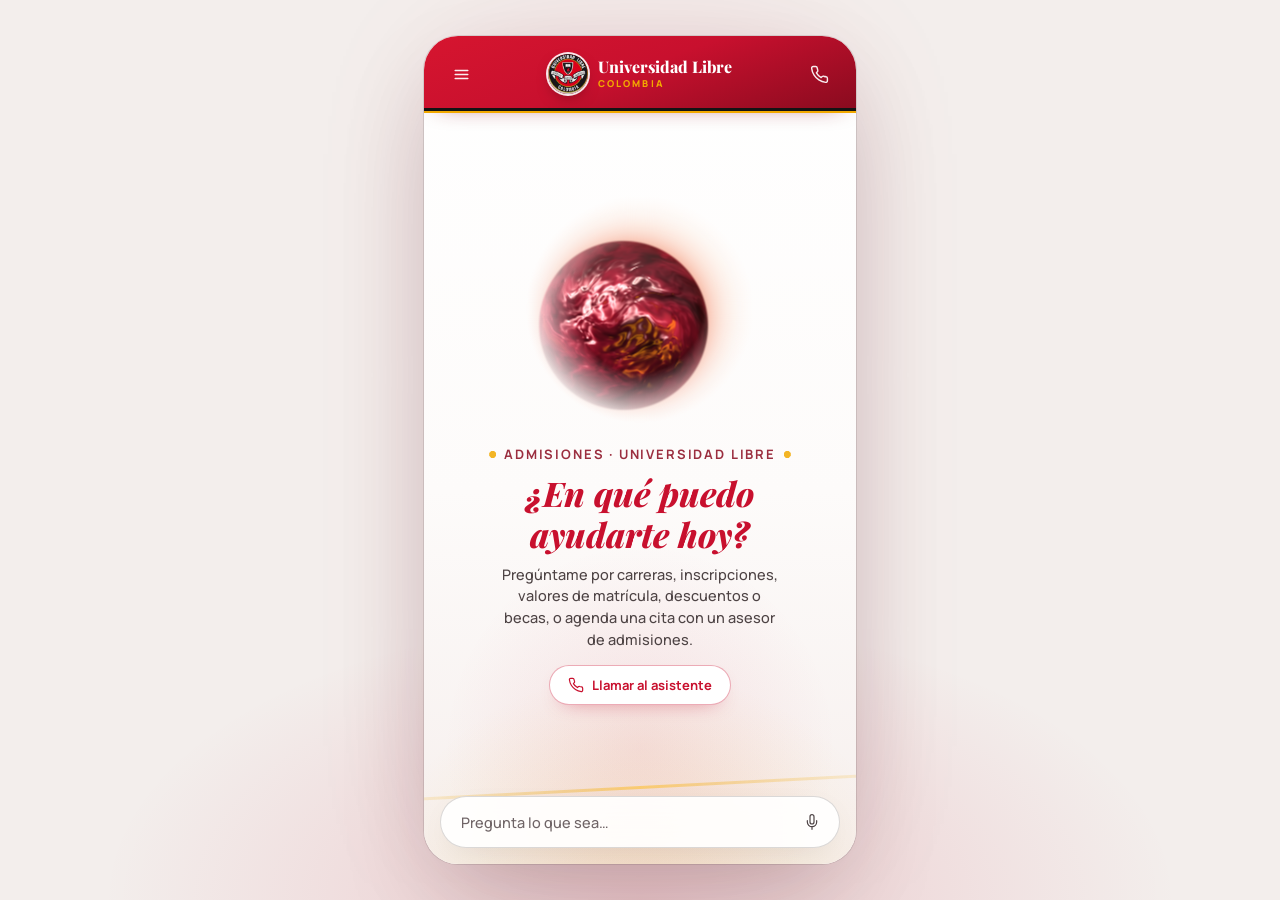
==== commit d77db212: "Frontend conectado a la agenda real, panel del asesor y ajustes de calidad - Chat: franjas reales de" ====
--- a/index.html
+++ b/index.html
@@ -378,6 +378,8 @@
   .composer-bar.has-text .send-btn{ opacity:1; pointer-events:auto; width:38px; margin-right:0; }
   .composer-bar.has-text .mic-btn{ display:none; }
   .send-btn svg, .mic-btn svg{ width:16px; height:16px; }
+  .mic-btn.is-listening{ color:#fff; background:linear-gradient(155deg, var(--accent-bright), var(--accent)); animation:mic-pulse 1.2s ease-in-out infinite; }
+  @keyframes mic-pulse{ 0%,100%{ box-shadow:0 0 0 0 rgba(200,16,46,.45); } 50%{ box-shadow:0 0 0 7px rgba(200,16,46,0); } }
 
   .disclaimer{
     text-align:center; font-size:10.5px; color:var(--text-tertiary);
@@ -571,13 +573,13 @@
         Mi proceso
       </a>
       <div class="drawer-sep"></div>
-      <div class="drawer-item">
+      <div class="drawer-item" data-action="settings" role="button" tabindex="0">
         <svg viewBox="0 0 24 24" fill="none" stroke="currentColor" stroke-width="1.8" stroke-linecap="round" stroke-linejoin="round"><circle cx="12" cy="12" r="3"/><path d="M19.4 15a1.65 1.65 0 0 0 .33 1.82l.06.06a2 2 0 1 1-2.83 2.83l-.06-.06a1.65 1.65 0 0 0-1.82-.33 1.65 1.65 0 0 0-1 1.51V21a2 2 0 0 1-4 0v-.09A1.65 1.65 0 0 0 9 19.4a1.65 1.65 0 0 0-1.82.33l-.06.06a2 2 0 1 1-2.83-2.83l.06-.06A1.65 1.65 0 0 0 4.6 15a1.65 1.65 0 0 0-1.51-1H3a2 2 0 0 1 0-4h.09A1.65 1.65 0 0 0 4.6 9a1.65 1.65 0 0 0-.33-1.82l-.06-.06a2 2 0 1 1 2.83-2.83l.06.06A1.65 1.65 0 0 0 9 4.6a1.65 1.65 0 0 0 1-1.51V3a2 2 0 0 1 4 0v.09a1.65 1.65 0 0 0 1 1.51 1.65 1.65 0 0 0 1.82-.33l.06-.06a2 2 0 1 1 2.83 2.83l-.06.06A1.65 1.65 0 0 0 19.4 9a1.65 1.65 0 0 0 1.51 1H21a2 2 0 0 1 0 4h-.09a1.65 1.65 0 0 0-1.51 1Z"/></svg>
-        Ajustes
+        Borrar mis datos
       </div>
       <a class="drawer-item" href="screens/asesor/index.html">
         <svg viewBox="0 0 24 24" fill="none" stroke="currentColor" stroke-width="1.8" stroke-linecap="round" stroke-linejoin="round"><path d="M4 14v-2a8 8 0 0 1 16 0v2"/><rect x="2.5" y="14" width="4" height="6" rx="1.5"/><rect x="17.5" y="14" width="4" height="6" rx="1.5"/><path d="M19.5 20a4 4 0 0 1-4 4h-2"/></svg>
-        Vista del asesor <span class="tag">Demo</span>
+        Panel del asesor <span class="tag">Asesores</span>
       </a>
       <div class="drawer-foot">Universidad Libre &middot; Agente de Admisiones</div>
     </nav>
@@ -604,12 +606,12 @@
       </div>
     </main>
 
-    <section class="thread" id="thread"></section>
+    <section class="thread" id="thread" role="log" aria-live="polite" aria-label="Conversación con el asistente"></section>
 
     <footer class="composer">
       <div class="composer-bar" id="composerBar">
         <input id="input" type="text" placeholder="Pregunta lo que sea…" autocomplete="off" />
-        <button class="round-btn mic-btn" aria-label="Usar micrófono">
+        <button class="round-btn mic-btn" id="micBtn" type="button" aria-label="Dictar un mensaje">
           <svg viewBox="0 0 24 24" fill="none" stroke="currentColor" stroke-width="1.8" stroke-linecap="round" stroke-linejoin="round"><path d="M12 1a3 3 0 0 0-3 3v8a3 3 0 0 0 6 0V4a3 3 0 0 0-3-3Z"/><path d="M19 10v2a7 7 0 0 1-14 0v-2M12 19v4"/></svg>
         </button>
         <button class="round-btn send-btn" id="sendBtn" aria-label="Enviar">
@@ -628,7 +630,7 @@
       <div class="call-stage">
         <div class="call-orb" id="callOrb" title="Toca para interrumpir"></div>
         <div class="call-status" id="callStatus">Conectando</div>
-        <div class="call-caption" id="callCaption"></div>
+        <div class="call-caption" id="callCaption" aria-live="polite"></div>
         <div class="call-hint" id="callHint"></div>
       </div>
       <div class="call-controls">
@@ -649,6 +651,7 @@
   </div>
 </div>
 
+<script src="js/config.js"></script>
 <script src="js/programas-unilibre.js"></script>
 <script>
 (function(){
@@ -941,21 +944,30 @@
   function strip(s){ return (s||'').toLowerCase().normalize('NFD').replace(/[̀-ͯ]/g,''); }
 
   /* Backend RAG: responde preguntas libres a partir de documentos institucionales.
-     En desarrollo local corre en localhost:8000; al desplegarlo, cambia esta URL. */
-  var RAG_BACKEND_URL = 'http://127.0.0.1:8000';
+     La dirección se configura en js/config.js (local o desplegado). */
+  var RAG_BACKEND_URL = (window.UL_CONFIG && window.UL_CONFIG.backendUrl) || '';
+
+  /* Últimos turnos de la conversación (sin la pregunta actual): el backend los usa para
+     entender preguntas de seguimiento como "¿y de noche?". */
+  function recentHistory(currentQuestion){
+    var msgs = (state.lastMessages || []).slice(-6);
+    var last = msgs[msgs.length-1];
+    if(last && last.role === 'user' && last.text === currentQuestion) msgs = msgs.slice(0, -1);
+    return msgs.slice(-4).map(function(m){ return { role:m.role, text:String(m.text).slice(0, 1900) }; });
+  }
 
   /* Igual que askInstitutionalRag, pero recibe la respuesta a medida que el modelo la
      escribe (una línea JSON por evento) y llama a onText con el texto acumulado, para que
      el chat muestre palabras desde el primer segundo en vez de esperar la respuesta
      completa. Resuelve con { answer, sources } al terminar. */
-  function streamInstitutionalRag(question, onText){
+  function streamInstitutionalRag(question, onText, history){
     return fetch(RAG_BACKEND_URL + '/ask/stream', {
       method: 'POST',
       headers: { 'Content-Type': 'application/json' },
-      body: JSON.stringify({ question: question })
+      body: JSON.stringify({ question: question, history: history || [] })
     }).then(function(res){
       if(!res.ok) throw new Error('backend_error');
-      if(!res.body || !window.TextDecoder) return askInstitutionalRag(question);
+      if(!res.body || !window.TextDecoder) return askInstitutionalRag(question, history);
       var reader = res.body.getReader();
       var decoder = new TextDecoder();
       var buffer = '', text = '', result = null;
@@ -984,11 +996,11 @@
     });
   }
 
-  function askInstitutionalRag(question){
+  function askInstitutionalRag(question, history){
     return fetch(RAG_BACKEND_URL + '/ask', {
       method: 'POST',
       headers: { 'Content-Type': 'application/json' },
-      body: JSON.stringify({ question: question })
+      body: JSON.stringify({ question: question, history: history || [] })
     }).then(function(res){
       if(!res.ok) throw new Error('backend_error');
       return res.json();
@@ -1043,16 +1055,27 @@
   var pendingContactCapture = null;
 
   function pickAdvisor(tipo){ var pool = ADVISORS[tipo]||['Equipo de admisiones']; return pool[Math.floor(Math.random()*pool.length)]; }
-  function generateSlots(){
+  // Respaldo sin backend: dos franjas mañana (las citas quedan solo en este navegador).
+  function generateSlots(tipo){
     var d1 = new Date(); d1.setDate(d1.getDate()+1); d1.setHours(10,0,0,0);
     var d2 = new Date(); d2.setDate(d2.getDate()+1); d2.setHours(15,0,0,0);
-    return [d1,d2];
+    return [d1,d2].map(function(d){ return { iso:d.toISOString(), label:formatSlot(d), asesor:pickAdvisor(tipo), offline:true }; });
   }
   function formatSlot(d){
     var hh = d.getHours();
     var ampm = hh>=12 ? 'p. m.' : 'a. m.';
     var h12 = hh%12; if(h12===0) h12=12;
-    return WEEKDAYS[d.getDay()]+' '+d.getDate()+' de '+MONTHS[d.getMonth()]+' a las '+h12+':00 '+ampm;
+    return WEEKDAYS[d.getDay()]+' '+d.getDate()+' de '+MONTHS[d.getMonth()]+' a las '+h12+':'+('0'+d.getMinutes()).slice(-2)+' '+ampm;
+  }
+  // Franjas libres reales de la agenda de asesores (backend); sin backend, el respaldo local.
+  function fetchSlots(tipo){
+    return fetch(RAG_BACKEND_URL + '/availability?tipo=' + encodeURIComponent(tipo))
+      .then(function(res){ if(!res.ok) throw new Error('backend_error'); return res.json(); })
+      .then(function(data){
+        if(!data.slots || !data.slots.length) throw new Error('no_slots');
+        return data.slots;
+      })
+      .catch(function(){ return generateSlots(tipo); });
   }
 
   function startScheduling(defaultType, context){
@@ -1073,11 +1096,12 @@
       });
     });
   }
-  function offerSlots(tipo, modalidad, context){
-    typingThenRespond(function(){
-      var slots = generateSlots();
-      addMsg('bot','Tengo disponibilidad con un asesor de '+tipo.toLowerCase()+' '+formatSlot(slots[0])+' o '+formatSlot(slots[1])+'. ¿Cuál prefieres?');
-      addChipCard(slots.map(formatSlot), function(label, idx){
+  function offerSlots(tipo, modalidad, context, intro){
+    var typing = addTyping();
+    fetchSlots(tipo).then(function(slots){
+      typing.remove();
+      addMsg('bot',(intro || 'Estos son los próximos horarios libres con un asesor de '+tipo.toLowerCase()+'.')+' ¿Cuál prefieres?');
+      addChipCard(slots.map(function(s){ return cap(s.label); }), function(label, idx){
         addMsg('user', label);
         askContact(tipo, modalidad, slots[idx], context);
       });
@@ -1101,63 +1125,90 @@
       };
     });
   }
-  function notifyAppointmentBackend(appt, context){
-    fetch(RAG_BACKEND_URL + '/appointments', {
-      method: 'POST',
-      headers: { 'Content-Type': 'application/json' },
-      body: JSON.stringify({
-        tipo: appt.tipo,
-        modalidad: appt.modalidad,
-        slot_label: appt.label,
-        slot_iso: appt.iso,
-        asesor: appt.asesor,
-        email: appt.email,
-        telefono: appt.telefono,
-        programa: (context && context.programa) || state.profile.programa || null,
-        sede: (context && context.sede) || state.profile.sede || null,
-        necesidad: (context && context.necesidad) || state.profile.necesidad || null
-      })
-    }).then(function(res){ return res.json(); }).then(function(data){
-      typingThenRespond(function(){
-        if(data && data.email_sent){
-          addMsg('bot','Te envié la confirmación de la cita a '+appt.email+'.');
-        }else if(data && data.email_detail && data.email_detail.indexOf('simulated')===0){
-          addMsg('bot','Tu cita quedó guardada. (Modo demo: el envío de correo real está desactivado — normalmente aquí llegaría la confirmación a '+appt.email+'.)');
-        }else{
-          addMsg('bot','Guardé tu cita, pero no pude enviarte el correo de confirmación justo ahora. Puedes verla igual en "Mis citas".');
-        }
-      });
-      if(data && data.id && appt.telefono){
-        offerConfirmationCall(data.id, appt);
+  function cap(s){ return s ? s.charAt(0).toUpperCase()+s.slice(1) : s; }
+
+  /* La cita se confirma cuando el backend la acepta: así la franja queda reservada de
+     verdad en la agenda del asesor. Si otro aspirante la tomó un instante antes (409),
+     se ofrecen nuevos horarios. Sin backend, la cita queda solo en este navegador. */
+  function confirmAppointment(tipo, modalidad, slot, context, email, telefono){
+    var typing = addTyping();
+    var payload = {
+      tipo: tipo, modalidad: modalidad, slot_label: slot.label, slot_iso: slot.iso, asesor: slot.asesor,
+      email: email, telefono: telefono,
+      programa: (context && context.programa) || state.profile.programa || null,
+      sede: (context && context.sede) || state.profile.sede || null,
+      necesidad: (context && context.necesidad) || state.profile.necesidad || null,
+      transcript: (state.lastMessages || []).slice(-12).map(function(m){ return { role:m.role, text:String(m.text).slice(0,1900) }; })
+    };
+    var request = slot.offline ? Promise.reject(new Error('offline')) : fetch(RAG_BACKEND_URL + '/appointments', {
+      method: 'POST', headers: { 'Content-Type': 'application/json' }, body: JSON.stringify(payload)
+    }).then(function(res){
+      return res.json().catch(function(){ return {}; }).then(function(data){ return { status: res.status, data: data }; });
+    });
+
+    request.then(function(r){
+      typing.remove();
+      if(r.status === 409){
+        offerSlots(tipo, modalidad, context, 'Ese horario se acaba de ocupar. Te muestro los que siguen libres.');
+        return;
       }
+      if(r.status !== 200) throw new Error('backend_error');
+      var d = r.data;
+      saveAppointment(tipo, modalidad, { iso:d.slot_iso, label:d.slot_label, asesor:d.asesor }, context, email, telefono, d.id, d.token);
+      if(d.email_sent){
+        addMsg('bot','Te envié la confirmación de la cita a '+email+'.');
+      }else if(d.email_detail && d.email_detail.indexOf('simulated')===0){
+        addMsg('bot','(Modo demo: el envío de correo real está desactivado — normalmente aquí llegaría la confirmación a '+email+'.)');
+      }else{
+        addMsg('bot','No pude enviarte el correo de confirmación justo ahora, pero tu cita quedó reservada. Puedes verla en "Mis citas".');
+      }
+      if(telefono) offerConfirmationCall(d.id, d.token, telefono);
     }).catch(function(){
-      typingThenRespond(function(){
-        addMsg('bot','Guardé tu cita en el chat. El servicio de confirmación por correo no está disponible en este momento.');
-      });
-    });
-  }
-  function offerConfirmationCall(appointmentId, appt){
+      typing.remove();
+      saveAppointment(tipo, modalidad, slot, context, email, telefono, null, null);
+      addMsg('bot','Guardé tu cita en este navegador. El sistema de agenda no está disponible en este momento: un asesor confirmará tu horario.');
+    });
+  }
+  function saveAppointment(tipo, modalidad, slot, context, email, telefono, backendId, token){
+    var appt = { id:Date.now(), backendId:backendId, token:token, status:'confirmada', tipo:tipo, modalidad:modalidad,
+                 label:slot.label, iso:slot.iso, asesor:slot.asesor, contexto:context||{}, email:email, telefono:telefono||null };
+    state.appointments.push(appt);
+    state.profile.cita = appt;
+    state.profile.etapa = 'Cita';
+    state.profile.interes = 'Alto';
+    state.profile.proximaAccion = 'Asistir a la cita de '+tipo.toLowerCase()+' el '+appt.label;
+    saveState();
+    addMsg('bot','Listo. Tu cita quedó agendada para el '+appt.label+' — '+tipo+' · '+modalidad+', con '+appt.asesor+'.');
+    addMsg('bot','El asesor ya tiene el resumen de nuestra conversación, así no tendrás que repetir nada. Puedes reprogramarla o cancelarla en "Mis citas".');
+    addLinkCard('Ver mis citas', 'screens/citas/index.html');
+    return appt;
+  }
+  function offerConfirmationCall(appointmentId, token, telefono){
     typingThenRespond(function(){
-      addMsg('bot','¿Quieres que te llamemos al '+appt.telefono+' para confirmar la cita por teléfono?');
+      addMsg('bot','¿Quieres que te llamemos al '+telefono+' para confirmar la cita por teléfono?');
       addChipCard(['Sí, llámenme','No, gracias'], function(choice){
         addMsg('user', choice);
         if(choice==='Sí, llámenme'){
-          triggerConfirmationCall(appointmentId, appt);
+          triggerConfirmationCall(appointmentId, token, telefono);
         }
       });
     });
   }
-  function triggerConfirmationCall(appointmentId, appt){
+  function triggerConfirmationCall(appointmentId, token, telefono){
     typingThenRespond(function(){
       addMsg('bot','Perfecto, estoy programando la llamada...');
-      fetch(RAG_BACKEND_URL + '/appointments/' + appointmentId + '/call', { method:'POST' })
+      fetch(RAG_BACKEND_URL + '/appointments/' + appointmentId + '/call', {
+        method:'POST', headers:{ 'Content-Type':'application/json' }, body: JSON.stringify({ token: token })
+      })
         .then(function(res){ return res.json(); })
         .then(function(data){
           typingThenRespond(function(){
             if(data && data.call_scheduled){
-              addMsg('bot','Listo, te llamaremos en breve al '+appt.telefono+'.');
+              addMsg('bot','Listo, te llamaremos en breve al '+telefono+'.');
             }else if(data && data.call_detail && data.call_detail.indexOf('simulated')===0){
-              addMsg('bot','(Modo demo: la llamada real está desactivada — normalmente aquí te llamaríamos al '+appt.telefono+' para confirmar.)');
+              addMsg('bot','(Modo demo: la llamada real está desactivada — normalmente aquí te llamaríamos al '+telefono+' para confirmar.)');
+            }else if(data && data.call_detail === 'already_requested'){
+              addMsg('bot','Ya habíamos programado una llamada para esta cita.');
             }else{
               addMsg('bot','No pude programar la llamada en este momento. Tu cita igual quedó confirmada.');
             }
@@ -1167,24 +1218,6 @@
             addMsg('bot','El servicio de llamadas no está disponible en este momento. Tu cita igual quedó confirmada.');
           });
         });
-    });
-  }
-  function confirmAppointment(tipo, modalidad, slot, context, email, telefono){
-    typingThenRespond(function(){
-      var advisor = pickAdvisor(tipo);
-      var appt = { id:Date.now(), tipo:tipo, modalidad:modalidad, label:formatSlot(slot), iso:slot.toISOString(), asesor:advisor, contexto:context||{}, email:email, telefono:telefono||null };
-      state.appointments.push(appt);
-      state.profile.cita = appt;
-      state.profile.etapa = 'Cita';
-      state.profile.interes = 'Alto';
-      state.profile.proximaAccion = 'Asistir a la cita de '+tipo.toLowerCase()+' el '+appt.label;
-      saveState();
-      addMsg('bot','Listo. Tu cita quedó agendada para el '+appt.label+' — '+tipo+' · '+modalidad+', con '+advisor+'.');
-      notifyAppointmentBackend(appt, context);
-      typingThenRespond(function(){
-        addMsg('bot','También dejé un resumen de nuestra conversación para el asesor, así no tendrás que repetir nada.');
-        addLinkCard('Ver resumen para el asesor', 'screens/asesor/index.html');
-      });
     });
   }
   function followUpEscalation(tipoSugerido, context){
@@ -1304,6 +1337,7 @@
       addMsg('bot','No tengo información suficiente para darte una respuesta precisa sobre eso. Puedo ayudarte a agendar una cita con un asesor de admisiones de la Universidad Libre.');
       startScheduling('Asesoría académica', { necesidad:raw });
     }
+    var history = recentHistory(raw);
     streamInstitutionalRag(raw, function(textSoFar){
       if(!live){
         typing.remove();
@@ -1314,7 +1348,7 @@
       }
       live.querySelector('.bubble').textContent = textSoFar;
       thread.scrollTop = thread.scrollHeight;
-    }).then(function(data){
+    }, history).then(function(data){
       if(data && data.answer && data.sources && data.sources.length){
         if(live){
           // El texto final ya viene procesado (siglas expandidas): reemplaza al parcial.
@@ -1670,11 +1704,13 @@
       if(flush && rest.slice(consumed).trim()){ callSpeak(rest.slice(consumed)); consumed = rest.length; }
       spokenUpTo += consumed;
     }
+    // Historial de la llamada (sin el saludo ni la frase actual) para entender seguimientos.
+    var callHistory = c.log.slice(1, -1).slice(-4);
     streamInstitutionalRag(text, function(textSoFar){
       if(!alive(c, turn)) return;
       callCaption(text, textSoFar);
       speakCompleteSentences(textSoFar, false);
-    }).then(function(data){
+    }, callHistory).then(function(data){
       if(!alive(c, turn)) return;
       var found = data && data.answer && data.sources && data.sources.length;
       if(found){
@@ -1803,6 +1839,57 @@
     btn.addEventListener('click', startCall);
   });
 
+  /* ---------- Dictado: el micrófono de la barra escribe lo que dices y lo envía ---------- */
+  (function setupDictation(){
+    var micBtn = document.getElementById('micBtn');
+    if(!SpeechRec){ micBtn.hidden = true; return; }
+    var rec = null;
+    micBtn.addEventListener('click', function(){
+      if(rec){ rec.stop(); return; }
+      rec = new SpeechRec();
+      rec.lang = 'es-CO';
+      rec.interimResults = true;
+      rec.continuous = false;
+      micBtn.classList.add('is-listening');
+      micBtn.setAttribute('aria-label', 'Detener dictado');
+      input.placeholder = 'Te escucho…';
+      rec.onresult = function(ev){
+        var text = '';
+        for(var i = 0; i < ev.results.length; i++) text += ev.results[i][0].transcript;
+        input.value = text;
+        bar.classList.toggle('has-text', text.trim().length > 0);
+        if(ev.results[ev.results.length-1].isFinal) trySend();
+      };
+      rec.onerror = function(ev){
+        if(ev.error === 'not-allowed') alert('Necesito permiso para usar tu micrófono. Actívalo en la barra de direcciones del navegador.');
+        else if(ev.error === 'network') alert('Tu navegador no permite el dictado por voz. Usa Google Chrome o Microsoft Edge.');
+      };
+      rec.onend = function(){
+        rec = null;
+        micBtn.classList.remove('is-listening');
+        micBtn.setAttribute('aria-label', 'Dictar un mensaje');
+        input.placeholder = 'Pregunta lo que sea…';
+      };
+      try{ rec.start(); }catch(e){ rec = null; micBtn.classList.remove('is-listening'); }
+    });
+  })();
+
+  /* ---------- Borrar mis datos de este navegador ---------- */
+  (function setupSettings(){
+    var item = document.querySelector('[data-action="settings"]');
+    function clearData(){
+      var ok = confirm('¿Borrar tu conversación, tu proceso y las citas guardadas en este navegador?\n\nLas citas ya reservadas con un asesor no se cancelan: para eso usa «Mis citas».');
+      if(!ok) return;
+      try{ localStorage.removeItem(CF_KEY); localStorage.removeItem('cfPendingQuestion'); }catch(e){}
+      location.reload();
+    }
+    item.addEventListener('click', clearData);
+    item.addEventListener('keydown', function(e){ if(e.key === 'Enter' || e.key === ' '){ e.preventDefault(); clearData(); } });
+  })();
+
+  // Escape cuelga la llamada de voz.
+  document.addEventListener('keydown', function(e){ if(e.key === 'Escape' && call) endCall(); });
+
   /* ---------- Consumir una pregunta enviada desde otra pantalla ---------- */
   (function consumePendingQuestion(){
     var pending = null;
